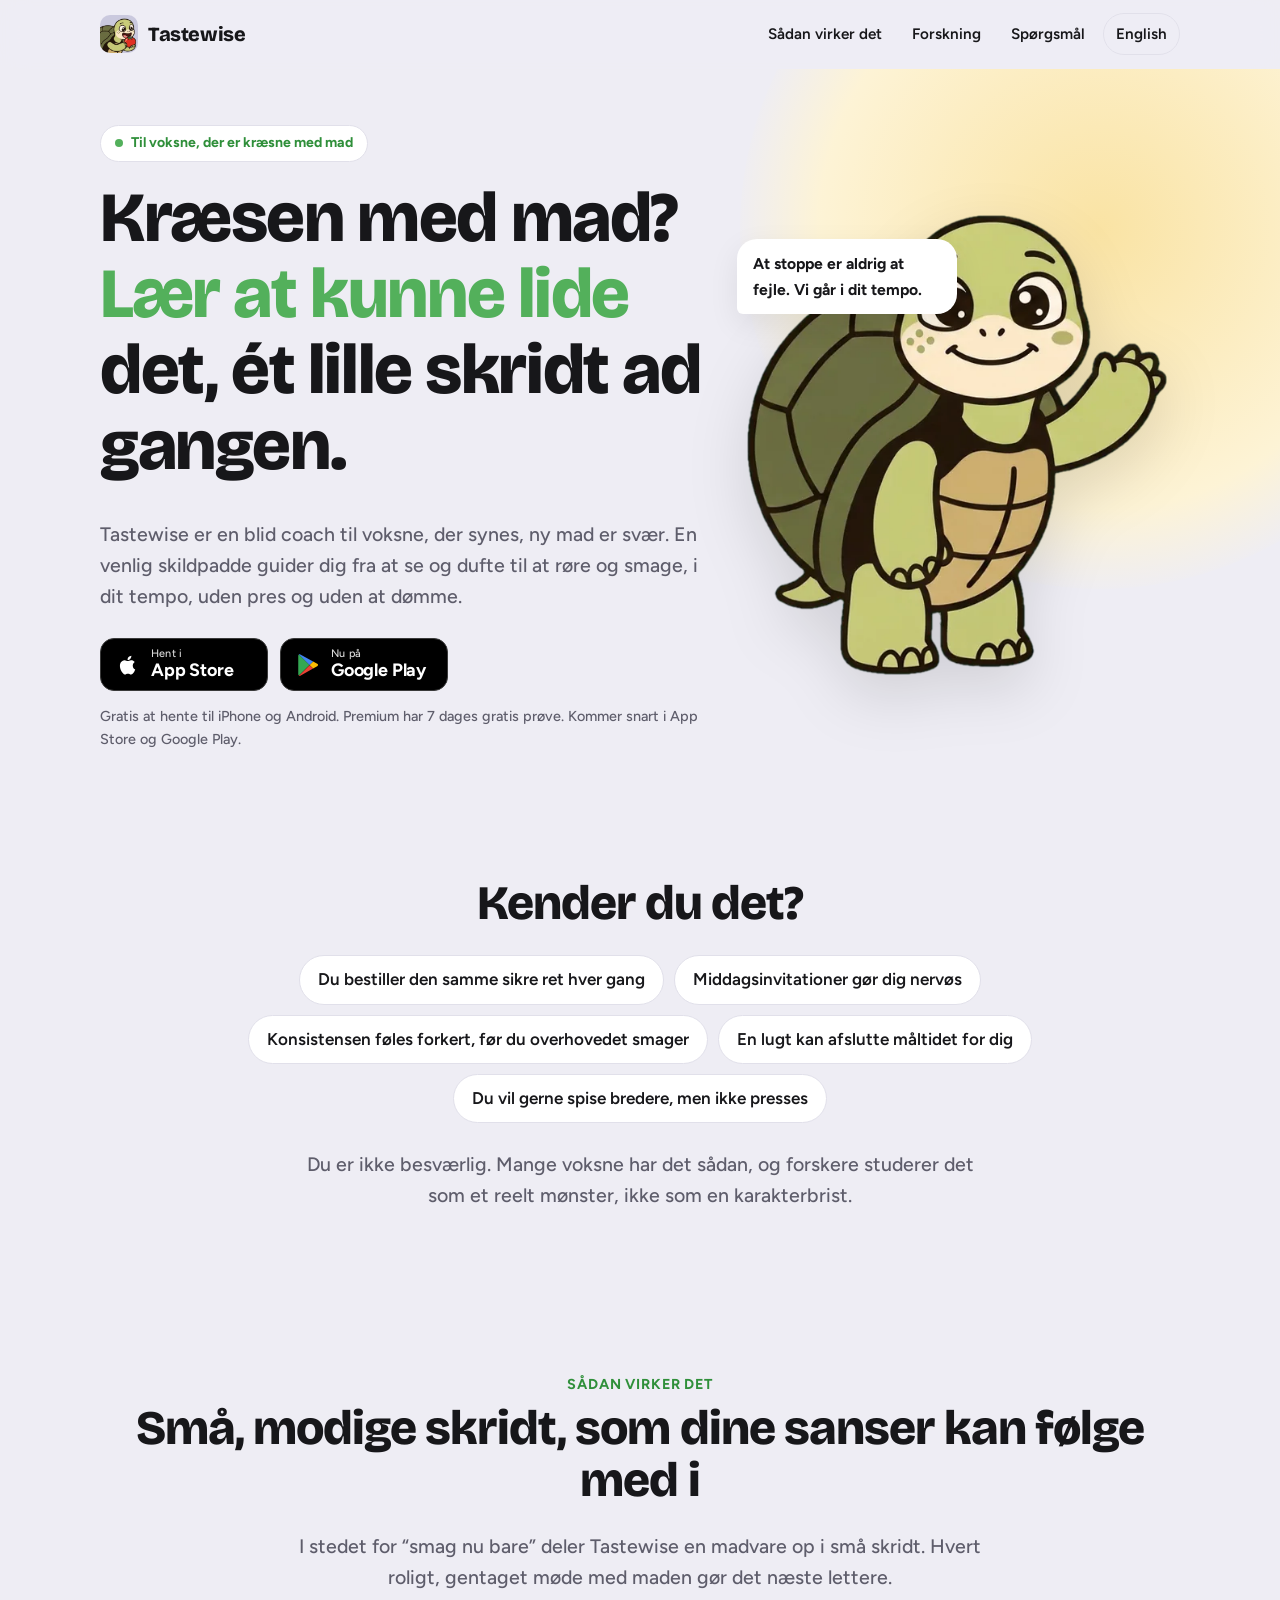
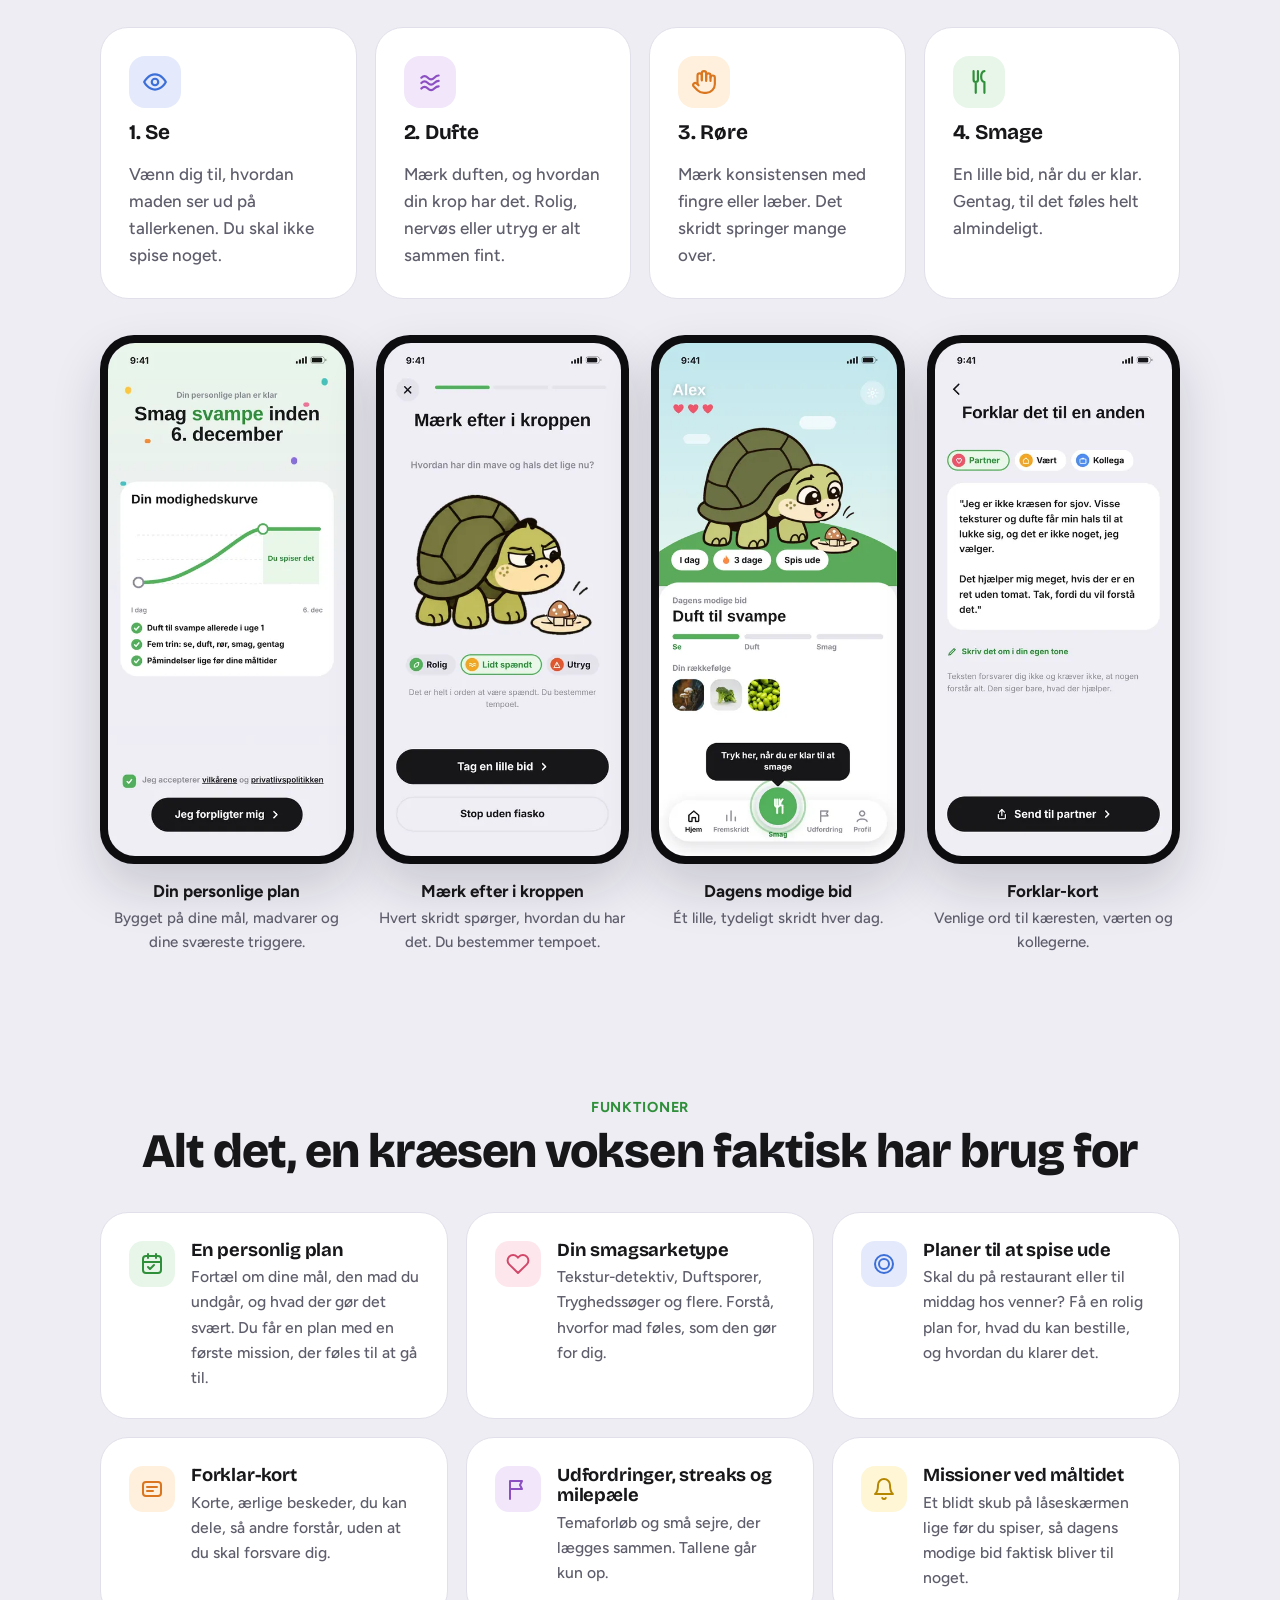
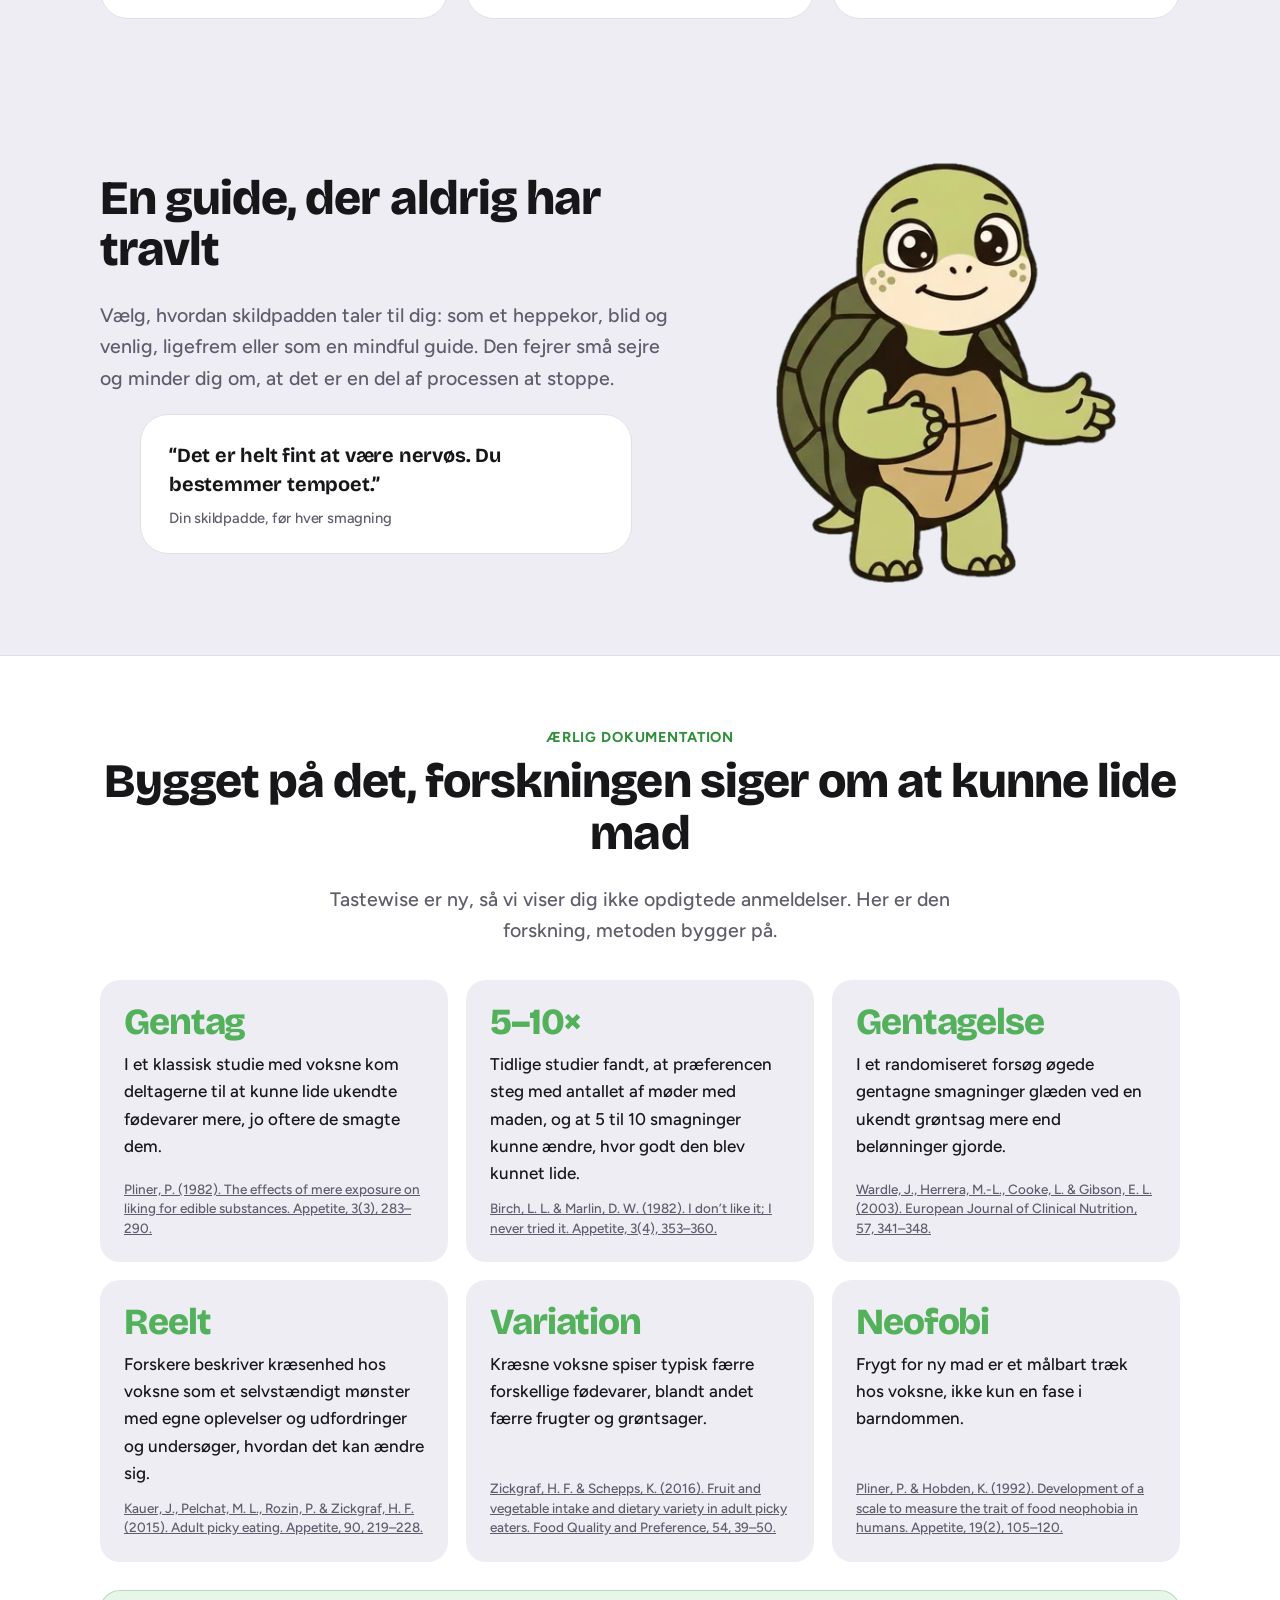
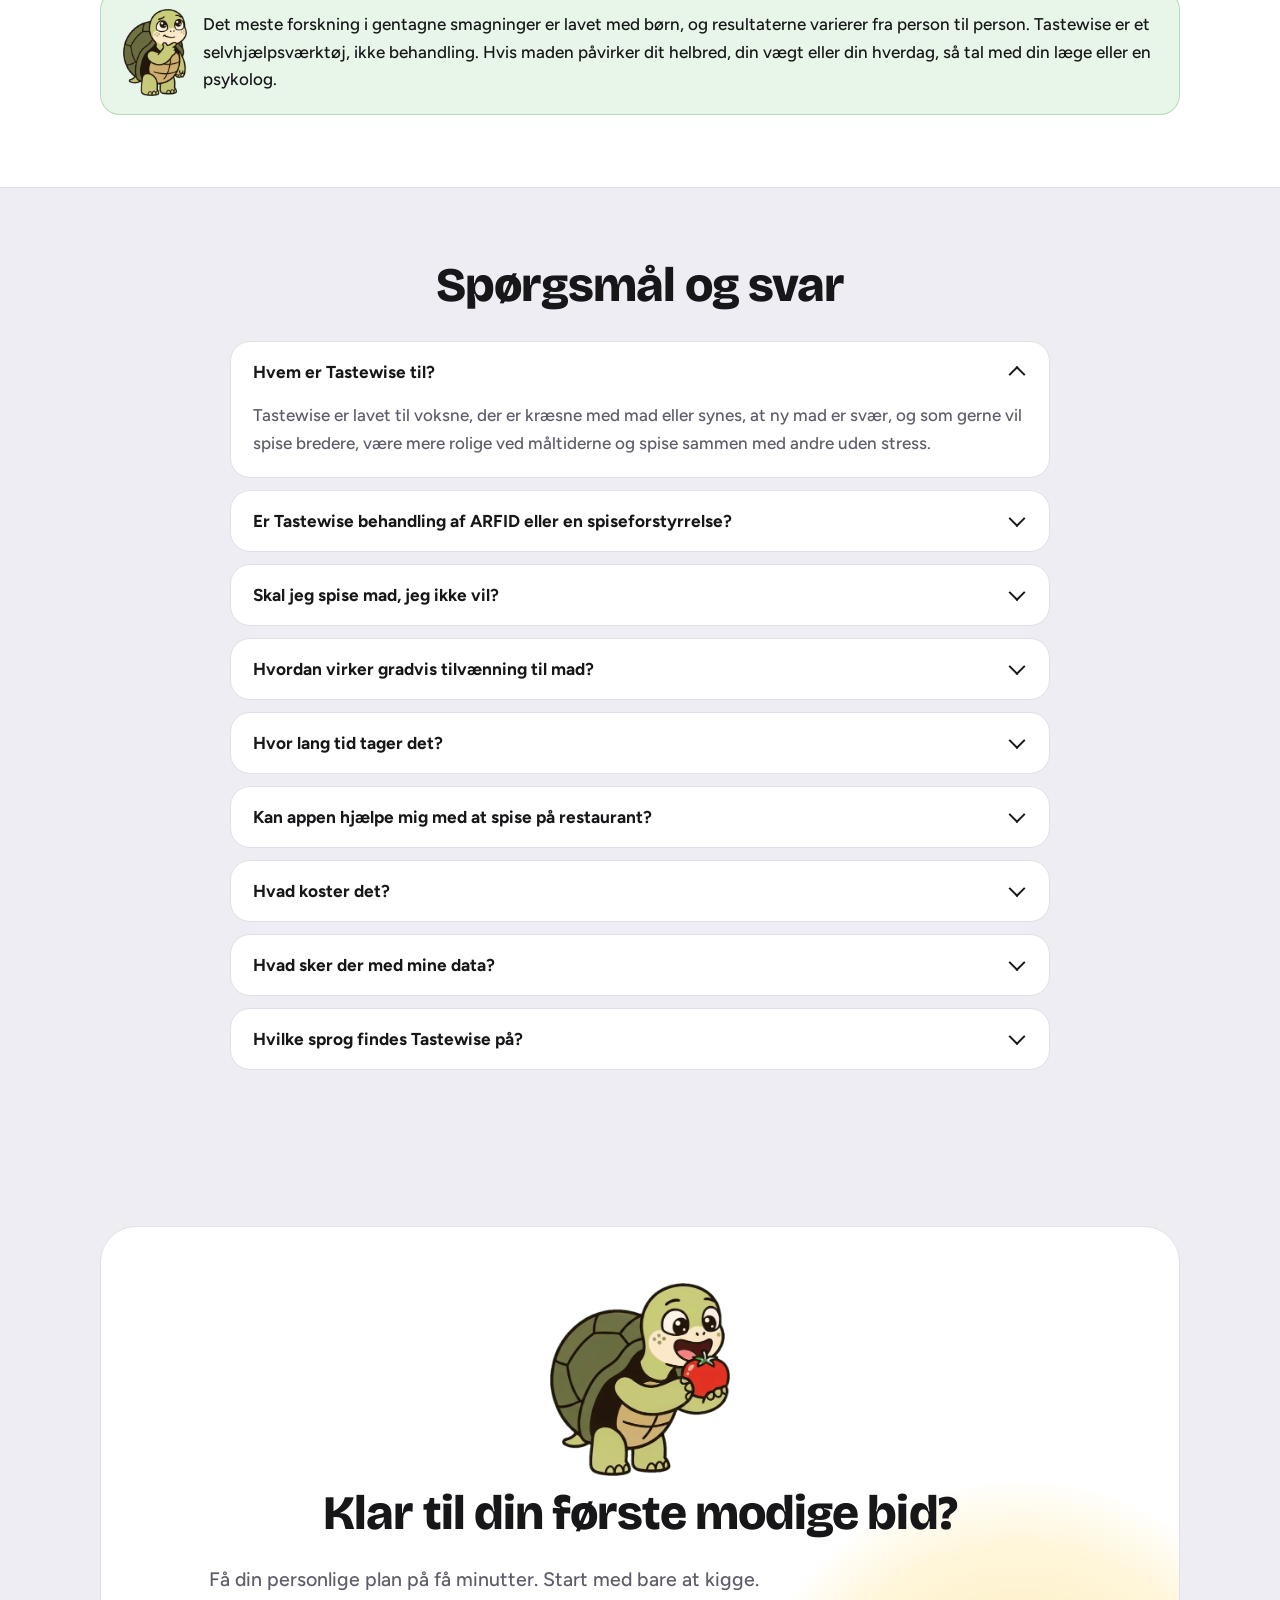
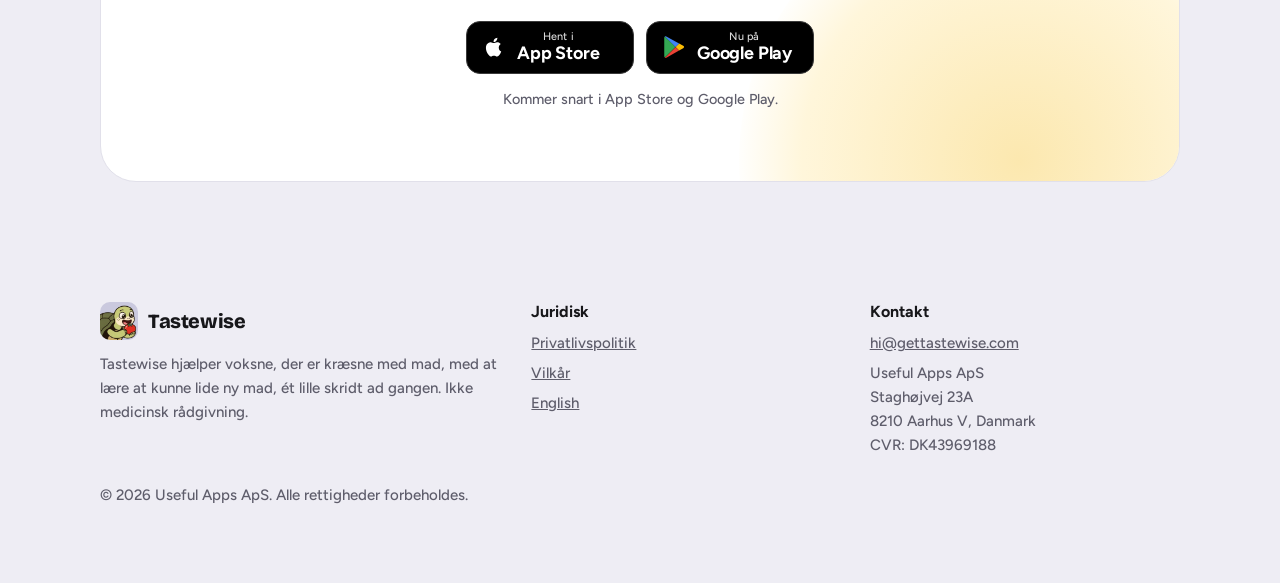
==== da/index.html @ 96721f24 "Tastewise landing page, privacy policy and terms (EN + DA) Co-Authored-By: Claude Opus 5.5 <noreply@" ====
<!doctype html>
<html lang="da">
<head>
<meta charset="utf-8">
<meta name="viewport" content="width=device-width, initial-scale=1, viewport-fit=cover">
<title>Tastewise – Hjælp til kræsne voksne | Lær at kunne lide ny mad</title>
<meta name="description" content="Tastewise hjælper kræsne voksne med at lære at kunne lide ny mad med blide små skridt: se, dufte, røre, smage. En personlig plan, hjælp til at spise ude og en venlig skildpadde som guide.">
<link rel="canonical" href="https://gettastewise.com/da/">
<link rel="alternate" hreflang="da" href="https://gettastewise.com/da/">
<link rel="alternate" hreflang="en" href="https://gettastewise.com/">
<link rel="alternate" hreflang="x-default" href="https://gettastewise.com/">
<meta name="theme-color" content="#EEEDF4" media="(prefers-color-scheme: light)">
<meta name="theme-color" content="#15151B" media="(prefers-color-scheme: dark)">
<meta property="og:type" content="website">
<meta property="og:site_name" content="Tastewise">
<meta property="og:locale" content="da_DK">
<meta property="og:locale:alternate" content="en_US">
<meta property="og:title" content="Tastewise – Hjælp til kræsne voksne | Lær at kunne lide ny mad">
<meta property="og:description" content="Tastewise hjælper kræsne voksne med at lære at kunne lide ny mad med blide små skridt: se, dufte, røre, smage. En personlig plan, hjælp til at spise ude og en venlig skildpadde som guide.">
<meta property="og:url" content="https://gettastewise.com/da/">
<meta property="og:image" content="https://gettastewise.com/assets/img/og-da.jpg">
<meta property="og:image:width" content="1200">
<meta property="og:image:height" content="630">
<meta property="og:image:alt" content="Kræsen med mad? Lær at kunne lide mad, ét lille skridt ad gangen.">
<meta name="twitter:card" content="summary_large_image">
<meta name="twitter:title" content="Tastewise – Hjælp til kræsne voksne | Lær at kunne lide ny mad">
<meta name="twitter:description" content="Tastewise hjælper kræsne voksne med at lære at kunne lide ny mad med blide små skridt: se, dufte, røre, smage. En personlig plan, hjælp til at spise ude og en venlig skildpadde som guide.">
<meta name="twitter:image" content="https://gettastewise.com/assets/img/og-da.jpg">
<link rel="icon" href="/favicon.ico" sizes="32x32">
<link rel="icon" href="/favicon.png" type="image/png" sizes="48x48">
<link rel="apple-touch-icon" href="/apple-touch-icon.png">
<link rel="manifest" href="/site.webmanifest">
<link rel="preconnect" href="https://fonts.googleapis.com">
<link rel="preconnect" href="https://fonts.gstatic.com" crossorigin>
<link rel="stylesheet" href="https://fonts.googleapis.com/css2?family=Bricolage+Grotesque:opsz,wght@12..96,700;12..96,800&family=Figtree:wght@500;600;700&display=swap">
<link rel="stylesheet" href="/assets/site.css?v=1">
<script type="application/ld+json">{"@context":"https://schema.org","@type":"MobileApplication","name":"Tastewise","operatingSystem":"iOS, Android","applicationCategory":"HealthApplication","description":"Tastewise hjælper kræsne voksne med at lære at kunne lide ny mad med blide små skridt: se, dufte, røre, smage. En personlig plan, hjælp til at spise ude og en venlig skildpadde som guide.","url":"https://gettastewise.com/da/","inLanguage":"da","image":"https://gettastewise.com/assets/img/icon-512.png","offers":{"@type":"Offer","price":"0","priceCurrency":"DKK","description":"Gratis at hente. Premium-abonnement med 7 dages gratis prøve."},"publisher":{"@id":"https://gettastewise.com/#org"}}</script>
<script type="application/ld+json">{"@context":"https://schema.org","@type":"Organization","@id":"https://gettastewise.com/#org","name":"Useful Apps ApS","url":"https://gettastewise.com","logo":"https://gettastewise.com/assets/img/icon-512.png","email":"hi@gettastewise.com","vatID":"DK43969188","address":{"@type":"PostalAddress","streetAddress":"Staghøjvej 23A","postalCode":"8210","addressLocality":"Aarhus V","addressCountry":"DK"}}</script>
<script type="application/ld+json">{"@context":"https://schema.org","@type":"WebSite","name":"Tastewise","url":"https://gettastewise.com/da/","inLanguage":"da","publisher":{"@id":"https://gettastewise.com/#org"}}</script>
<script type="application/ld+json">{"@context":"https://schema.org","@type":"FAQPage","inLanguage":"da","mainEntity":[{"@type":"Question","name":"Hvem er Tastewise til?","acceptedAnswer":{"@type":"Answer","text":"Tastewise er lavet til voksne, der er kræsne med mad eller synes, at ny mad er svær, og som gerne vil spise bredere, være mere rolige ved måltiderne og spise sammen med andre uden stress."}},{"@type":"Question","name":"Er Tastewise behandling af ARFID eller en spiseforstyrrelse?","acceptedAnswer":{"@type":"Answer","text":"Nej. Tastewise er et selvhjælps- og vaneværktøj, ikke medicinsk behandling. Hvis du tror, du kan have ARFID eller en anden spiseforstyrrelse, hvis du taber dig, eller hvis maden påvirker dit helbred eller din hverdag, så tal med din læge, en psykolog eller en diætist. Mange bruger værktøjer som dette sammen med professionel hjælp."}},{"@type":"Question","name":"Skal jeg spise mad, jeg ikke vil?","acceptedAnswer":{"@type":"Answer","text":"Aldrig. Du vælger maden og tempoet. Hvert skridt starter med bare at se på den. Du kan stoppe når som helst, og at stoppe tæller aldrig som at fejle."}},{"@type":"Question","name":"Hvordan virker gradvis tilvænning til mad?","acceptedAnswer":{"@type":"Answer","text":"Du møder en madvare i små skridt: se, dufte, røre og så smage. Rolige, gentagne møder hjælper mange med at vænne sig til ny mad. Forskning i gentagne smagninger viser, at man ofte kommer til at kunne lide maden mere med tiden."}},{"@type":"Question","name":"Hvor lang tid tager det?","acceptedAnswer":{"@type":"Answer","text":"Det er forskelligt fra person til person. De fleste har brug for flere rolige møder med en madvare, før den føles almindelig. Din plan sætter et realistisk første mål og tilpasser sig undervejs."}},{"@type":"Question","name":"Kan appen hjælpe mig med at spise på restaurant?","acceptedAnswer":{"@type":"Answer","text":"Ja. Funktionen til at spise ude hjælper dig med at planlægge, hvad du kan bestille, før du tager af sted, og forklar-kortene hjælper dig med at fortælle kæreste, vært eller kolleger, hvad der hjælper, med dine egne ord."}},{"@type":"Question","name":"Hvad koster det?","acceptedAnswer":{"@type":"Answer","text":"Tastewise er gratis at hente. Premium låser hele planen og alle funktioner op med 7 dages gratis prøve og derefter 349 kr. om året eller 79 kr. om måneden. Du kan altid opsige i dine indstillinger i App Store eller Google Play."}},{"@type":"Question","name":"Hvad sker der med mine data?","acceptedAnswer":{"@type":"Answer","text":"Vi indsamler kun det, appen skal bruge for at virke og blive bedre. Ingen reklamer, intet salg af data og ingen sporing på tværs af andre virksomheders apps. Du kan slette din konto i appen. Læs mere i vores privatlivspolitik."}},{"@type":"Question","name":"Hvilke sprog findes Tastewise på?","acceptedAnswer":{"@type":"Answer","text":"Tastewise findes på 15 sprog, blandt andet dansk, engelsk, tysk, fransk, spansk, italiensk, portugisisk (Brasilien), hollandsk, svensk, norsk, finsk, polsk, tjekkisk, tyrkisk og indonesisk."}}]}</script>
</head>
<body>
<a class="skip" href="#main">Spring til indhold</a>
<header class="top"><div class="wrap">
<a class="brand" href="/da/"><img src="/assets/img/icon-256.webp" width="38" height="38" alt="">Tastewise</a>
<nav class="nav" aria-label="Hovedmenu">
<a class="hide-m" href="#how">Sådan virker det</a>
<a class="hide-m" href="#science">Forskning</a>
<a class="hide-m" href="#faq">Spørgsmål</a>
<a class="lang" href="/" hreflang="en" lang="en">English</a>
</nav></div></header>
<main id="main">
<section class="hero"><div class="wrap">
<div>
<span class="eyebrow"><i></i>Til voksne, der er kræsne med mad</span>
<h1>Kræsen med mad? <em>Lær at kunne lide</em> det, ét lille skridt ad gangen.</h1>
<p class="lead">Tastewise er en blid coach til voksne, der synes, ny mad er svær. En venlig skildpadde guider dig fra at se og dufte til at røre og smage, i dit tempo, uden pres og uden at dømme.</p>
<div class="badges">
<a class="badge" href="#" aria-label="Hent i App Store"><svg viewBox="0 0 24 24" fill="currentColor" aria-hidden="true"><path d="M16.37 12.6c-.02-2.2 1.8-3.27 1.88-3.32-1.03-1.5-2.62-1.7-3.18-1.73-1.35-.14-2.64.8-3.33.8-.69 0-1.74-.78-2.87-.76-1.47.02-2.83.86-3.59 2.18-1.53 2.66-.39 6.6 1.1 8.76.73 1.06 1.6 2.24 2.73 2.2 1.1-.05 1.51-.71 2.84-.71 1.32 0 1.7.71 2.86.69 1.18-.02 1.93-1.07 2.65-2.13.84-1.22 1.18-2.41 1.2-2.47-.03-.01-2.3-.88-2.3-3.5zM14.2 6.13c.6-.73 1.01-1.75.9-2.76-.87.04-1.92.58-2.54 1.31-.56.64-1.05 1.67-.92 2.66.97.08 1.96-.49 2.56-1.21z"/></svg><span><small>Hent i</small><b>App Store</b></span></a>
<a class="badge" href="#" aria-label="Nu på Google Play"><svg viewBox="0 0 24 24" aria-hidden="true"><path fill="#34A853" d="M3.6 2.3 13.4 12l-9.8 9.7c-.4-.2-.6-.6-.6-1.1V3.4c0-.5.2-.9.6-1.1z"/><path fill="#FBBC04" d="m16.7 15.3-3.3-3.3 3.3-3.3 3.8 2.2c1.1.6 1.1 1.6 0 2.2z"/><path fill="#4285F4" d="M16.7 8.7 13.4 12 3.6 2.3c.3-.2.8-.2 1.3.1z"/><path fill="#EA4335" d="M16.7 15.3 4.9 21.9c-.5.3-1 .3-1.3.1l9.8-9.7z"/></svg><span><small>Nu på</small><b>Google Play</b></span></a>
</div>
<p class="note">Gratis at hente til iPhone og Android. Premium har 7 dages gratis prøve. Kommer snart i App Store og Google Play.</p>
</div>
<div class="hero-art"><div class="bubble">At stoppe er aldrig at fejle. Vi går i dit tempo.</div>
<img src="/assets/img/turtle-wave.webp" width="520" height="569" alt="Tastewise-skildpadden vinker" fetchpriority="high"></div>
</div></section>

<section class="center" aria-labelledby="feel"><div class="wrap">
<h2 id="feel">Kender du det?</h2>
<div class="feel"><span>Du bestiller den samme sikre ret hver gang</span><span>Middagsinvitationer gør dig nervøs</span><span>Konsistensen føles forkert, før du overhovedet smager</span><span>En lugt kan afslutte måltidet for dig</span><span>Du vil gerne spise bredere, men ikke presses</span></div>
<p class="lead" style="margin-top:26px">Du er ikke besværlig. Mange voksne har det sådan, og forskere studerer det som et reelt mønster, ikke som en karakterbrist.</p>
</div></section>

<section id="how" aria-labelledby="how-t"><div class="wrap">
<div class="center"><div class="kicker">Sådan virker det</div><h2 id="how-t">Små, modige skridt, som dine sanser kan følge med i</h2><p class="lead">I stedet for “smag nu bare” deler Tastewise en madvare op i små skridt. Hvert roligt, gentaget møde med maden gør det næste lettere.</p></div>
<div class="grid g4 steps" style="margin-top:34px">
<div class="card step"><div class="ico c-look"><svg viewBox="0 0 24 24" fill="none" stroke="currentColor" stroke-width="2" stroke-linecap="round" stroke-linejoin="round" aria-hidden="true"><path d="M2 12s3.5-7 10-7 10 7 10 7-3.5 7-10 7S2 12 2 12z"/><circle cx="12" cy="12" r="3"/></svg></div><h3>1. Se</h3><p>Vænn dig til, hvordan maden ser ud på tallerkenen. Du skal ikke spise noget.</p></div>
<div class="card step"><div class="ico c-smell"><svg viewBox="0 0 24 24" fill="none" stroke="currentColor" stroke-width="2" stroke-linecap="round" stroke-linejoin="round" aria-hidden="true"><path d="M4 8c2-2 4-2 6 0s4 2 6 0 4-2 4-2"/><path d="M4 13c2-2 4-2 6 0s4 2 6 0 4-2 4-2"/><path d="M4 18c2-2 4-2 6 0s4 2 6 0 4-2 4-2"/></svg></div><h3>2. Dufte</h3><p>Mærk duften, og hvordan din krop har det. Rolig, nervøs eller utryg er alt sammen fint.</p></div>
<div class="card step"><div class="ico c-touch"><svg viewBox="0 0 24 24" fill="none" stroke="currentColor" stroke-width="2" stroke-linecap="round" stroke-linejoin="round" aria-hidden="true"><path d="M18 11V6a2 2 0 0 0-4 0v5"/><path d="M14 10V4a2 2 0 0 0-4 0v6"/><path d="M10 10.5V6a2 2 0 0 0-4 0v8"/><path d="M18 8a2 2 0 1 1 4 0v6a8 8 0 0 1-8 8h-2c-2.8 0-4.5-.9-6-2.4l-3.6-3.6a2 2 0 0 1 2.8-2.8L7 15"/></svg></div><h3>3. Røre</h3><p>Mærk konsistensen med fingre eller læber. Det skridt springer mange over.</p></div>
<div class="card step"><div class="ico c-taste"><svg viewBox="0 0 24 24" fill="none" stroke="currentColor" stroke-width="2" stroke-linecap="round" stroke-linejoin="round" aria-hidden="true"><path d="M7 2v8a2 2 0 0 0 2 2h0a2 2 0 0 0 2-2V2M9 12v10M17 2c-1.7 0-3 2-3 5s1.3 5 3 5v10"/></svg></div><h3>4. Smage</h3><p>En lille bid, når du er klar. Gentag, til det føles helt almindeligt.</p></div>
</div>
<div class="show">
<figure><div class="phone"><img src="/assets/img/screen-da-o_plan.webp" width="416" height="900" loading="lazy" alt="Din personlige plan"></div><figcaption>Din personlige plan<span>Bygget på dine mål, madvarer og dine sværeste triggere.</span></figcaption></figure>
<figure><div class="phone"><img src="/assets/img/screen-da-a_stepscr.webp" width="416" height="900" loading="lazy" alt="Mærk efter i kroppen"></div><figcaption>Mærk efter i kroppen<span>Hvert skridt spørger, hvordan du har det. Du bestemmer tempoet.</span></figcaption></figure>
<figure><div class="phone"><img src="/assets/img/screen-da-a_home.webp" width="416" height="900" loading="lazy" alt="Dagens modige bid"></div><figcaption>Dagens modige bid<span>Ét lille, tydeligt skridt hver dag.</span></figcaption></figure>
<figure><div class="phone"><img src="/assets/img/screen-da-a_explain.webp" width="416" height="900" loading="lazy" alt="Forklar-kort"></div><figcaption>Forklar-kort<span>Venlige ord til kæresten, værten og kollegerne.</span></figcaption></figure>
</div>
</div></section>

<section id="features" aria-labelledby="feat-t"><div class="wrap">
<div class="center"><div class="kicker">Funktioner</div><h2 id="feat-t">Alt det, en kræsen voksen faktisk har brug for</h2></div>
<div class="grid g3" style="margin-top:34px">
<div class="card feat"><div class="ico i1"><svg viewBox="0 0 24 24" fill="none" stroke="currentColor" stroke-width="2" stroke-linecap="round" stroke-linejoin="round" aria-hidden="true"><rect x="3" y="4" width="18" height="17" rx="3"/><path d="M8 2v4M16 2v4M3 10h18M8 15l2 2 4-4"/></svg></div><div><h3>En personlig plan</h3><p>Fortæl om dine mål, den mad du undgår, og hvad der gør det svært. Du får en plan med en første mission, der føles til at gå til.</p></div></div>
<div class="card feat"><div class="ico i4"><svg viewBox="0 0 24 24" fill="none" stroke="currentColor" stroke-width="2" stroke-linecap="round" stroke-linejoin="round" aria-hidden="true"><path d="M20.8 4.6a5.5 5.5 0 0 0-7.8 0L12 5.7l-1-1.1a5.5 5.5 0 0 0-7.8 7.8L12 21l8.8-8.6a5.5 5.5 0 0 0 0-7.8z"/></svg></div><div><h3>Din smagsarketype</h3><p>Tekstur-detektiv, Duftsporer, Tryghedssøger og flere. Forstå, hvorfor mad føles, som den gør for dig.</p></div></div>
<div class="card feat"><div class="ico i2"><svg viewBox="0 0 24 24" fill="none" stroke="currentColor" stroke-width="2" stroke-linecap="round" stroke-linejoin="round" aria-hidden="true"><circle cx="12" cy="12" r="9"/><circle cx="12" cy="12" r="5"/></svg></div><div><h3>Planer til at spise ude</h3><p>Skal du på restaurant eller til middag hos venner? Få en rolig plan for, hvad du kan bestille, og hvordan du klarer det.</p></div></div>
<div class="card feat"><div class="ico i3"><svg viewBox="0 0 24 24" fill="none" stroke="currentColor" stroke-width="2" stroke-linecap="round" stroke-linejoin="round" aria-hidden="true"><rect x="3" y="5" width="18" height="14" rx="3"/><path d="M7 10h10M7 14h6"/></svg></div><div><h3>Forklar-kort</h3><p>Korte, ærlige beskeder, du kan dele, så andre forstår, uden at du skal forsvare dig.</p></div></div>
<div class="card feat"><div class="ico i5"><svg viewBox="0 0 24 24" fill="none" stroke="currentColor" stroke-width="2" stroke-linecap="round" stroke-linejoin="round" aria-hidden="true"><path d="M4 22V4M4 4h12l-2 4 2 4H4"/></svg></div><div><h3>Udfordringer, streaks og milepæle</h3><p>Temaforløb og små sejre, der lægges sammen. Tallene går kun op.</p></div></div>
<div class="card feat"><div class="ico i6"><svg viewBox="0 0 24 24" fill="none" stroke="currentColor" stroke-width="2" stroke-linecap="round" stroke-linejoin="round" aria-hidden="true"><path d="M6 8a6 6 0 0 1 12 0c0 7 3 9 3 9H3s3-2 3-9"/><path d="M10.3 21a1.9 1.9 0 0 0 3.4 0"/></svg></div><div><h3>Missioner ved måltidet</h3><p>Et blidt skub på låseskærmen lige før du spiser, så dagens modige bid faktisk bliver til noget.</p></div></div>
</div>
</div></section>

<section aria-labelledby="turtle-t"><div class="wrap split rev">
<div><h2 id="turtle-t">En guide, der aldrig har travlt</h2><p class="lead">Vælg, hvordan skildpadden taler til dig: som et heppekor, blid og venlig, ligefrem eller som en mindful guide. Den fejrer små sejre og minder dig om, at det er en del af processen at stoppe.</p>
<blockquote class="quote">“Det er helt fint at være nervøs. Du bestemmer tempoet.”<small>Din skildpadde, før hver smagning</small></blockquote></div>
<div class="art"><img class="turtle" src="/assets/img/turtle-okay.webp" width="360" height="445" loading="lazy" alt="Skildpadden lægger en rolig hånd på hjertet"></div>
</div></section>

<section id="science" class="proof" aria-labelledby="sci-t"><div class="wrap">
<div class="center"><div class="kicker">Ærlig dokumentation</div><h2 id="sci-t">Bygget på det, forskningen siger om at kunne lide mad</h2><p class="lead">Tastewise er ny, så vi viser dig ikke opdigtede anmeldelser. Her er den forskning, metoden bygger på.</p></div>
<div class="grid g3" style="margin-top:34px">
<article class="fact"><b>Gentag</b><p>I et klassisk studie med voksne kom deltagerne til at kunne lide ukendte fødevarer mere, jo oftere de smagte dem.</p><cite><a href="https://doi.org/10.1016/S0195-6663(82)80026-3" rel="noopener" target="_blank">Pliner, P. (1982). The effects of mere exposure on liking for edible substances. Appetite, 3(3), 283–290.</a></cite></article>
<article class="fact"><b>5–10×</b><p>Tidlige studier fandt, at præferencen steg med antallet af møder med maden, og at 5 til 10 smagninger kunne ændre, hvor godt den blev kunnet lide.</p><cite><a href="https://doi.org/10.1016/S0195-6663(82)80053-6" rel="noopener" target="_blank">Birch, L. L. &amp; Marlin, D. W. (1982). I don’t like it; I never tried it. Appetite, 3(4), 353–360.</a></cite></article>
<article class="fact"><b>Gentagelse</b><p>I et randomiseret forsøg øgede gentagne smagninger glæden ved en ukendt grøntsag mere end belønninger gjorde.</p><cite><a href="https://doi.org/10.1038/sj.ejcn.1601541" rel="noopener" target="_blank">Wardle, J., Herrera, M.-L., Cooke, L. &amp; Gibson, E. L. (2003). European Journal of Clinical Nutrition, 57, 341–348.</a></cite></article>
<article class="fact"><b>Reelt</b><p>Forskere beskriver kræsenhed hos voksne som et selvstændigt mønster med egne oplevelser og udfordringer og undersøger, hvordan det kan ændre sig.</p><cite><a href="https://doi.org/10.1016/j.appet.2015.03.001" rel="noopener" target="_blank">Kauer, J., Pelchat, M. L., Rozin, P. &amp; Zickgraf, H. F. (2015). Adult picky eating. Appetite, 90, 219–228.</a></cite></article>
<article class="fact"><b>Variation</b><p>Kræsne voksne spiser typisk færre forskellige fødevarer, blandt andet færre frugter og grøntsager.</p><cite><a href="https://doi.org/10.1016/j.foodqual.2016.06.012" rel="noopener" target="_blank">Zickgraf, H. F. &amp; Schepps, K. (2016). Fruit and vegetable intake and dietary variety in adult picky eaters. Food Quality and Preference, 54, 39–50.</a></cite></article>
<article class="fact"><b>Neofobi</b><p>Frygt for ny mad er et målbart træk hos voksne, ikke kun en fase i barndommen.</p><cite><a href="https://doi.org/10.1016/0195-6663(92)90014-W" rel="noopener" target="_blank">Pliner, P. &amp; Hobden, K. (1992). Development of a scale to measure the trait of food neophobia in humans. Appetite, 19(2), 105–120.</a></cite></article>
</div>
<div class="honest"><img src="/assets/img/turtle-think.webp" width="360" height="488" loading="lazy" alt=""><p>Det meste forskning i gentagne smagninger er lavet med børn, og resultaterne varierer fra person til person. Tastewise er et selvhjælpsværktøj, ikke behandling. Hvis maden påvirker dit helbred, din vægt eller din hverdag, så tal med din læge eller en psykolog.</p></div>
</div></section>

<section id="faq" aria-labelledby="faq-t"><div class="wrap">
<div class="center"><h2 id="faq-t">Spørgsmål og svar</h2></div>
<div class="faq">
<details open><summary>Hvem er Tastewise til?</summary><p>Tastewise er lavet til voksne, der er kræsne med mad eller synes, at ny mad er svær, og som gerne vil spise bredere, være mere rolige ved måltiderne og spise sammen med andre uden stress.</p></details>
<details><summary>Er Tastewise behandling af ARFID eller en spiseforstyrrelse?</summary><p>Nej. Tastewise er et selvhjælps- og vaneværktøj, ikke medicinsk behandling. Hvis du tror, du kan have ARFID eller en anden spiseforstyrrelse, hvis du taber dig, eller hvis maden påvirker dit helbred eller din hverdag, så tal med din læge, en psykolog eller en diætist. Mange bruger værktøjer som dette sammen med professionel hjælp.</p></details>
<details><summary>Skal jeg spise mad, jeg ikke vil?</summary><p>Aldrig. Du vælger maden og tempoet. Hvert skridt starter med bare at se på den. Du kan stoppe når som helst, og at stoppe tæller aldrig som at fejle.</p></details>
<details><summary>Hvordan virker gradvis tilvænning til mad?</summary><p>Du møder en madvare i små skridt: se, dufte, røre og så smage. Rolige, gentagne møder hjælper mange med at vænne sig til ny mad. Forskning i gentagne smagninger viser, at man ofte kommer til at kunne lide maden mere med tiden.</p></details>
<details><summary>Hvor lang tid tager det?</summary><p>Det er forskelligt fra person til person. De fleste har brug for flere rolige møder med en madvare, før den føles almindelig. Din plan sætter et realistisk første mål og tilpasser sig undervejs.</p></details>
<details><summary>Kan appen hjælpe mig med at spise på restaurant?</summary><p>Ja. Funktionen til at spise ude hjælper dig med at planlægge, hvad du kan bestille, før du tager af sted, og forklar-kortene hjælper dig med at fortælle kæreste, vært eller kolleger, hvad der hjælper, med dine egne ord.</p></details>
<details><summary>Hvad koster det?</summary><p>Tastewise er gratis at hente. Premium låser hele planen og alle funktioner op med 7 dages gratis prøve og derefter 349 kr. om året eller 79 kr. om måneden. Du kan altid opsige i dine indstillinger i App Store eller Google Play.</p></details>
<details><summary>Hvad sker der med mine data?</summary><p>Vi indsamler kun det, appen skal bruge for at virke og blive bedre. Ingen reklamer, intet salg af data og ingen sporing på tværs af andre virksomheders apps. Du kan slette din konto i appen. Læs mere i vores privatlivspolitik.</p></details>
<details><summary>Hvilke sprog findes Tastewise på?</summary><p>Tastewise findes på 15 sprog, blandt andet dansk, engelsk, tysk, fransk, spansk, italiensk, portugisisk (Brasilien), hollandsk, svensk, norsk, finsk, polsk, tjekkisk, tyrkisk og indonesisk.</p></details>
</div>
</div></section>

<section id="download" aria-labelledby="dl-t"><div class="wrap"><div class="final">
<img src="/assets/img/turtle-eat_tomato.webp" width="420" height="451" loading="lazy" alt="Skildpadden tager en bid af en tomat">
<h2 id="dl-t">Klar til din første modige bid?</h2><p class="lead">Få din personlige plan på få minutter. Start med bare at kigge.</p>
<div class="badges">
<a class="badge" href="#" aria-label="Hent i App Store"><svg viewBox="0 0 24 24" fill="currentColor" aria-hidden="true"><path d="M16.37 12.6c-.02-2.2 1.8-3.27 1.88-3.32-1.03-1.5-2.62-1.7-3.18-1.73-1.35-.14-2.64.8-3.33.8-.69 0-1.74-.78-2.87-.76-1.47.02-2.83.86-3.59 2.18-1.53 2.66-.39 6.6 1.1 8.76.73 1.06 1.6 2.24 2.73 2.2 1.1-.05 1.51-.71 2.84-.71 1.32 0 1.7.71 2.86.69 1.18-.02 1.93-1.07 2.65-2.13.84-1.22 1.18-2.41 1.2-2.47-.03-.01-2.3-.88-2.3-3.5zM14.2 6.13c.6-.73 1.01-1.75.9-2.76-.87.04-1.92.58-2.54 1.31-.56.64-1.05 1.67-.92 2.66.97.08 1.96-.49 2.56-1.21z"/></svg><span><small>Hent i</small><b>App Store</b></span></a>
<a class="badge" href="#" aria-label="Nu på Google Play"><svg viewBox="0 0 24 24" aria-hidden="true"><path fill="#34A853" d="M3.6 2.3 13.4 12l-9.8 9.7c-.4-.2-.6-.6-.6-1.1V3.4c0-.5.2-.9.6-1.1z"/><path fill="#FBBC04" d="m16.7 15.3-3.3-3.3 3.3-3.3 3.8 2.2c1.1.6 1.1 1.6 0 2.2z"/><path fill="#4285F4" d="M16.7 8.7 13.4 12 3.6 2.3c.3-.2.8-.2 1.3.1z"/><path fill="#EA4335" d="M16.7 15.3 4.9 21.9c-.5.3-1 .3-1.3.1l9.8-9.7z"/></svg><span><small>Nu på</small><b>Google Play</b></span></a>
</div>
<p class="note">Kommer snart i App Store og Google Play.</p>
</div></div></section>
</main>
<footer><div class="wrap">
<div><a class="brand" href="/da/"><img src="/assets/img/icon-256.webp" width="38" height="38" alt="" loading="lazy">Tastewise</a>
<p style="margin-top:12px">Tastewise hjælper voksne, der er kræsne med mad, med at lære at kunne lide ny mad, ét lille skridt ad gangen. Ikke medicinsk rådgivning.</p></div>
<div><h4>Juridisk</h4><ul>
<li><a href="/da/privacy/">Privatlivspolitik</a></li>
<li><a href="/da/terms/">Vilkår</a></li>
<li><a href="/" hreflang="en">English</a></li></ul></div>
<div><h4>Kontakt</h4><ul>
<li><a href="mailto:hi@gettastewise.com">hi@gettastewise.com</a></li>
<li>Useful Apps ApS<br>Staghøjvej 23A<br>8210 Aarhus V, Danmark<br>CVR: DK43969188</li></ul></div>
</div><div class="wrap"><p style="margin-top:20px">© 2026 Useful Apps ApS. Alle rettigheder forbeholdes.</p></div></footer>
</body></html>
---- assets/site.css ----
:root{
  --page:#E7E6EF;--bg:#EEEDF4;--card:#FFFFFF;--ink:#17171A;--mute:#5E5D6B;--soft:#8D8C99;--line:#E1E0EA;
  --green:#53B05B;--greenInk:#2F8F3A;--selBg:#E8F6E9;--cta:#17171A;--ctaText:#FFFFFF;--chip:#E4E3EC;
  --sun1:#FFF4D2;--sun2:#FBE29B;--peri1:#D6DAF8;--sky1:#BFE6EE;--gold:#FFC94D;--orange:#F28C38;--blue:#5B8DEF;
  --r-card:28px;--r-sm:20px;--r-chip:12px;
  --display:"Bricolage Grotesque",ui-sans-serif,system-ui,-apple-system,"Segoe UI",sans-serif;
  --body:"Figtree",ui-sans-serif,system-ui,-apple-system,"Segoe UI",sans-serif;
  color-scheme:light;
}
@media (prefers-color-scheme:dark){:root:not([data-theme="light"]){
  --page:#0B0B0F;--bg:#15151B;--card:#22222B;--ink:#F4F4F8;--mute:#A8A7B5;--soft:#9B9AA8;--line:#33333F;
  --green:#5BC364;--greenInk:#7DDB86;--selBg:rgba(83,176,91,.18);--cta:#F4F4F8;--ctaText:#15151B;--chip:#2C2C37;
  --sun1:#2B2614;--sun2:#3F3519;--peri1:#262A52;--sky1:#1E3550;color-scheme:dark;}}
:root[data-theme="dark"]{
  --page:#0B0B0F;--bg:#15151B;--card:#22222B;--ink:#F4F4F8;--mute:#A8A7B5;--soft:#9B9AA8;--line:#33333F;
  --green:#5BC364;--greenInk:#7DDB86;--selBg:rgba(83,176,91,.18);--cta:#F4F4F8;--ctaText:#15151B;--chip:#2C2C37;
  --sun1:#2B2614;--sun2:#3F3519;--peri1:#262A52;--sky1:#1E3550;color-scheme:dark;}
*{box-sizing:border-box}
html{-webkit-text-size-adjust:100%;scroll-behavior:smooth}
@media (prefers-reduced-motion:reduce){html{scroll-behavior:auto}*{animation:none!important;transition:none!important}}
body{margin:0;background:var(--bg);color:var(--ink);font:500 17px/1.6 var(--body);-webkit-font-smoothing:antialiased;overflow-x:hidden}
img{max-width:100%;height:auto;display:block}
a{color:var(--greenInk)}
h1,h2,h3{font-family:var(--display);line-height:1.08;letter-spacing:-.02em;margin:0 0 .5em}
h1{font-size:clamp(2.4rem,6vw,4.4rem);font-weight:800}
h2{font-size:clamp(1.9rem,4.2vw,3rem);font-weight:800}
h3{font-size:1.3rem;font-weight:700;letter-spacing:-.01em}
p{margin:0 0 1em}
.wrap{max-width:1120px;margin:0 auto;padding:0 20px}
.skip{position:absolute;left:-999px}.skip:focus{left:16px;top:16px;z-index:9;background:var(--card);padding:8px 12px;border-radius:8px}

/* header */
.top{position:sticky;top:0;z-index:5;background:color-mix(in srgb,var(--bg) 82%,transparent);backdrop-filter:saturate(1.4) blur(14px);-webkit-backdrop-filter:saturate(1.4) blur(14px);border-bottom:1px solid transparent}
.top .wrap{display:flex;align-items:center;justify-content:space-between;height:68px;gap:12px}
.brand{display:flex;align-items:center;gap:10px;text-decoration:none;color:var(--ink);font:800 1.25rem var(--display);letter-spacing:-.02em}
.brand img{width:38px;height:38px;border-radius:10px}
.nav{display:flex;align-items:center;gap:6px}
.nav a{color:var(--ink);text-decoration:none;font-weight:600;font-size:.95rem;padding:8px 12px;border-radius:999px}
.nav a:hover{background:var(--chip)}
.nav .lang{border:1px solid var(--line)}
@media (max-width:720px){.nav .hide-m{display:none}}

/* buttons */
.btn{display:inline-flex;align-items:center;gap:10px;background:var(--cta);color:var(--ctaText);text-decoration:none;font:700 1.02rem var(--body);padding:16px 26px;border-radius:999px;transition:transform .15s ease}
.btn:hover{transform:translateY(-1px)}
.btn svg{width:18px;height:18px}
.badges{display:flex;flex-wrap:wrap;gap:12px;margin:26px 0 14px}
.badge{display:inline-flex;align-items:center;gap:10px;background:#000;color:#fff;text-decoration:none;border-radius:14px;padding:9px 18px 9px 14px;min-width:168px;border:1px solid #3a3a3a;transition:transform .15s ease}
.badge:hover{transform:translateY(-1px)}
.badge svg{width:26px;height:26px;flex:none}
.badge small{display:block;font:500 .68rem/1.1 var(--body);opacity:.85;letter-spacing:.02em}
.badge b{display:block;font:700 1.12rem/1.15 var(--body);letter-spacing:-.01em}
.note{font-size:.9rem;color:var(--mute)}

/* hero */
.hero{position:relative;overflow:hidden;padding:56px 0 40px}
.hero::before{content:"";position:absolute;right:-180px;top:-200px;width:720px;height:720px;border-radius:50%;background:radial-gradient(circle,var(--sun2) 0%,var(--sun1) 55%,transparent 72%);opacity:.9;z-index:0}
.hero .wrap{position:relative;z-index:1;display:grid;grid-template-columns:1.15fr .85fr;align-items:center;gap:32px}
.eyebrow{display:inline-flex;align-items:center;gap:8px;background:var(--card);border:1px solid var(--line);padding:6px 14px;border-radius:999px;font-weight:700;font-size:.88rem;color:var(--greenInk);margin-bottom:18px}
.eyebrow i{width:8px;height:8px;border-radius:50%;background:var(--green)}
.lead{font-size:1.22rem;color:var(--mute);max-width:36em}
.hero h1 em{font-style:normal;color:var(--green)}
.hero-art{position:relative;justify-self:center}
.hero-art img{width:min(420px,80vw);filter:drop-shadow(0 22px 30px rgba(0,0,0,.12));animation:bob 5s ease-in-out infinite}
@keyframes bob{50%{transform:translateY(-8px)}}
.bubble{position:absolute;z-index:2;left:-10px;top:24px;background:var(--card);border-radius:20px 20px 20px 6px;padding:12px 16px;font-weight:700;box-shadow:0 10px 30px rgba(0,0,0,.08);max-width:220px;font-size:.98rem}
@media (max-width:860px){.hero{padding-top:28px}.hero .wrap{grid-template-columns:1fr}.hero-art img{width:min(250px,62vw)}.bubble{left:-44px;top:30px;max-width:160px;font-size:.9rem}}

/* sections */
section{padding:72px 0}
.center{text-align:center}
.center .lead{margin:0 auto 1em}
.kicker{font:700 .9rem var(--body);color:var(--greenInk);letter-spacing:.06em;text-transform:uppercase;margin-bottom:10px}
.card{background:var(--card);border-radius:var(--r-card);padding:28px;border:1px solid var(--line)}
.grid{display:grid;gap:18px}
.g2{grid-template-columns:repeat(2,1fr)}.g3{grid-template-columns:repeat(3,1fr)}.g4{grid-template-columns:repeat(4,1fr)}
@media (max-width:900px){.g3,.g4{grid-template-columns:repeat(2,1fr)}}
@media (max-width:600px){.g2,.g3{grid-template-columns:1fr}.g4{grid-template-columns:1fr 1fr;gap:12px}.g4 .card{padding:18px}.g4 h3{font-size:1.1rem}.g4 p{font-size:.92rem}section{padding:52px 0}}

/* recognise */
.feel{display:flex;flex-wrap:wrap;gap:10px;justify-content:center;margin:26px auto 0;max-width:860px}
.feel span{background:var(--card);border:1px solid var(--line);border-radius:999px;padding:10px 18px;font-weight:600}

/* steps */
.steps{counter-reset:s}
.step{position:relative;display:flex;flex-direction:column;gap:6px}
.step .ico{width:52px;height:52px;border-radius:16px;display:grid;place-items:center;margin-bottom:8px}
.step .ico svg{width:26px;height:26px}
.c-look{background:#E4EAFB;color:#3D6FD8}.c-smell{background:#F1E6FA;color:#8B4FC2}.c-touch{background:#FFF0DD;color:#D9761F}.c-taste{background:#E8F6E9;color:#2F8F3A}
:root[data-theme="dark"] .step .ico{filter:saturate(1.1) brightness(.9)}
.step p{color:var(--mute);margin:0}

/* showcase */
.show{display:grid;grid-template-columns:repeat(4,1fr);gap:22px;margin-top:36px}
.phone{background:#0d0d10;border-radius:34px;padding:8px;box-shadow:0 24px 50px rgba(20,20,40,.16)}
.phone img{border-radius:27px;aspect-ratio:416/900;width:100%}
figure{margin:0}
figcaption{font-weight:700;margin-top:14px;text-align:center}
figcaption span{display:block;font-weight:500;color:var(--mute);font-size:.94rem}
@media (max-width:900px){.show{grid-template-columns:repeat(2,1fr)}}
@media (max-width:480px){.show{gap:14px}.phone{border-radius:26px;padding:6px}.phone img{border-radius:21px}}

/* features */
.feat{display:flex;gap:16px;align-items:flex-start}
.feat .ico{flex:none;width:46px;height:46px;border-radius:14px;display:grid;place-items:center}
.feat .ico svg{width:24px;height:24px}
.feat h3{margin-bottom:4px;font-size:1.15rem}
.feat p{margin:0;color:var(--mute);font-size:.98rem}
.i1{background:#E8F6E9;color:#2F8F3A}.i2{background:#E4EAFB;color:#3D6FD8}.i3{background:#FFF0DD;color:#D9761F}.i4{background:#FDE7EC;color:#D2486A}.i5{background:#F1E6FA;color:#8B4FC2}.i6{background:#FFF6D6;color:#B58600}

/* split */
.split{display:grid;grid-template-columns:.9fr 1.1fr;gap:40px;align-items:center}
.split.rev{grid-template-columns:1.1fr .9fr}
.split img.turtle{width:min(340px,70vw);margin:0 auto}
@media (max-width:860px){.split,.split.rev{grid-template-columns:1fr}.split.rev .art{order:-1}}
.quote{font:700 1.25rem/1.45 var(--display);letter-spacing:-.01em;background:var(--card);border-radius:var(--r-card);padding:26px 28px;border:1px solid var(--line);position:relative}
.quote small{display:block;font:500 .92rem var(--body);color:var(--mute);margin-top:10px}

/* proof */
.proof{background:var(--card);border-top:1px solid var(--line);border-bottom:1px solid var(--line)}
.fact{background:var(--bg);border-radius:var(--r-sm);padding:24px;display:flex;flex-direction:column}
.fact b{font:800 2.3rem/1 var(--display);color:var(--green);letter-spacing:-.03em;margin-bottom:10px}
.fact p{margin:0 0 12px}
.fact cite{margin-top:auto;font-style:normal;font-size:.84rem;color:var(--mute);line-height:1.45}
.fact cite a{color:var(--mute)}
.honest{margin-top:28px;display:flex;gap:16px;align-items:center;background:var(--selBg);border-radius:var(--r-sm);padding:18px 22px;border:1px solid color-mix(in srgb,var(--green) 35%,transparent)}
.honest img{width:64px;flex:none}
.honest p{margin:0}

/* faq */
.faq{max-width:820px;margin:30px auto 0}
.faq details{background:var(--card);border:1px solid var(--line);border-radius:var(--r-sm);margin-bottom:12px;padding:0 22px}
.faq summary{cursor:pointer;list-style:none;font:700 1.08rem var(--body);padding:20px 30px 20px 0;position:relative}
.faq summary::-webkit-details-marker{display:none}
.faq summary::after{content:"";position:absolute;right:4px;top:50%;width:10px;height:10px;border-right:2.5px solid var(--ink);border-bottom:2.5px solid var(--ink);transform:translateY(-70%) rotate(45deg);transition:transform .2s}
.faq details[open] summary::after{transform:translateY(-30%) rotate(-135deg)}
.faq details p{color:var(--mute);margin:0 0 20px}

/* cta */
.final{position:relative;overflow:hidden;background:var(--card);border-radius:36px;padding:56px 32px;text-align:center;border:1px solid var(--line)}
.final::before{content:"";position:absolute;inset:auto -120px -260px auto;width:560px;height:560px;border-radius:50%;background:radial-gradient(circle,var(--sun2),var(--sun1) 55%,transparent 72%);opacity:.8}
.final>*{position:relative}
.final img{width:180px;margin:0 auto 12px}
.final .badges{justify-content:center}

/* footer */
footer{padding:48px 0 60px;color:var(--mute);font-size:.94rem}
footer .wrap{display:grid;grid-template-columns:1.3fr 1fr 1fr;gap:28px}
footer a{color:var(--mute)}
footer h4{font:700 1rem var(--body);color:var(--ink);margin:0 0 10px}
footer ul{list-style:none;margin:0;padding:0}footer li{margin:0 0 6px}
@media (max-width:720px){footer .wrap{grid-template-columns:1fr}}

/* legal */
.legal{max-width:780px;margin:0 auto;padding:40px 20px 80px}
.legal h1{font-size:clamp(2rem,5vw,3rem)}
.legal h2{font-size:1.45rem;margin-top:2em}
.legal h3{font-size:1.1rem;margin-top:1.4em}
.legal p,.legal li{color:var(--ink)}
.legal .meta{color:var(--mute)}
.legal table{width:100%;border-collapse:collapse;margin:1em 0 1.5em;font-size:.95rem;background:var(--card);border-radius:14px;overflow:hidden}
.legal th,.legal td{text-align:left;padding:10px 12px;border-bottom:1px solid var(--line);vertical-align:top}
.legal th{font-weight:700}
.legal .tbl{overflow-x:auto}
.legal .box{background:var(--card);border:1px solid var(--line);border-radius:var(--r-sm);padding:18px 22px;margin:1.2em 0}
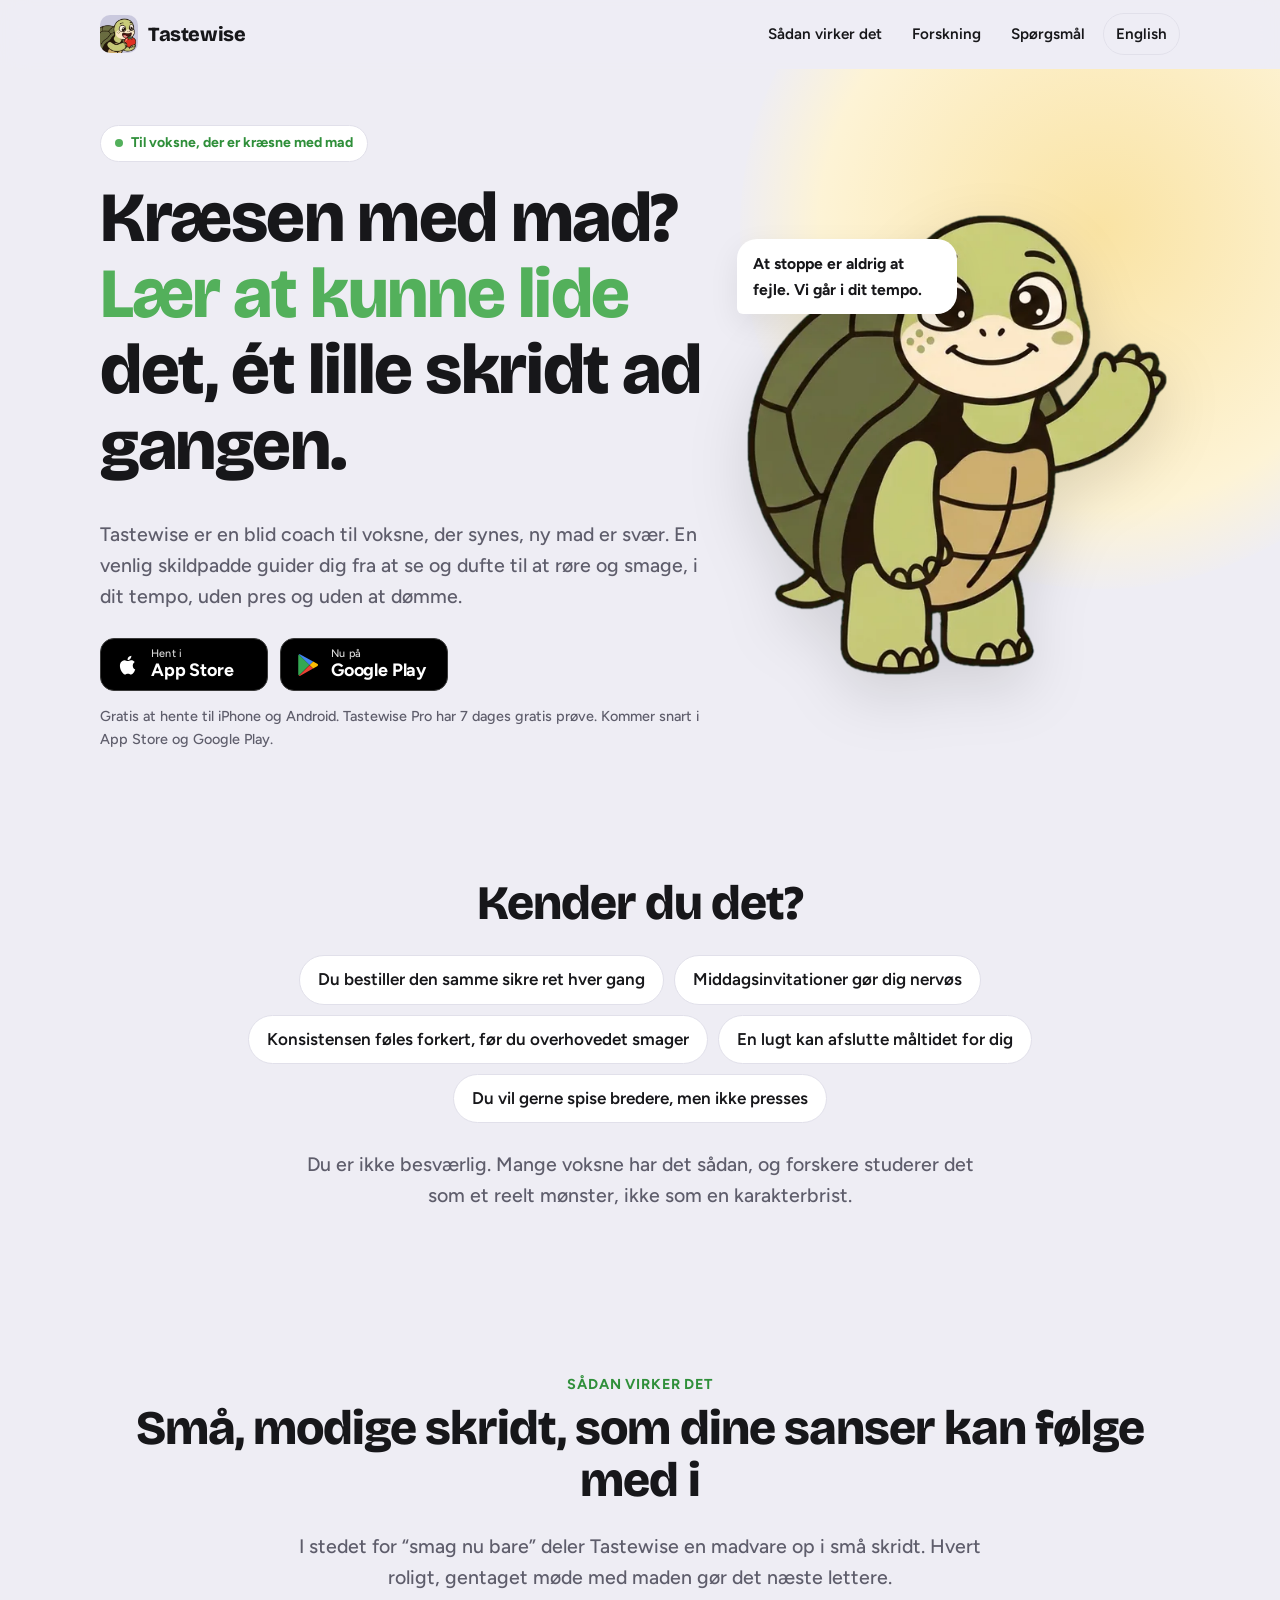
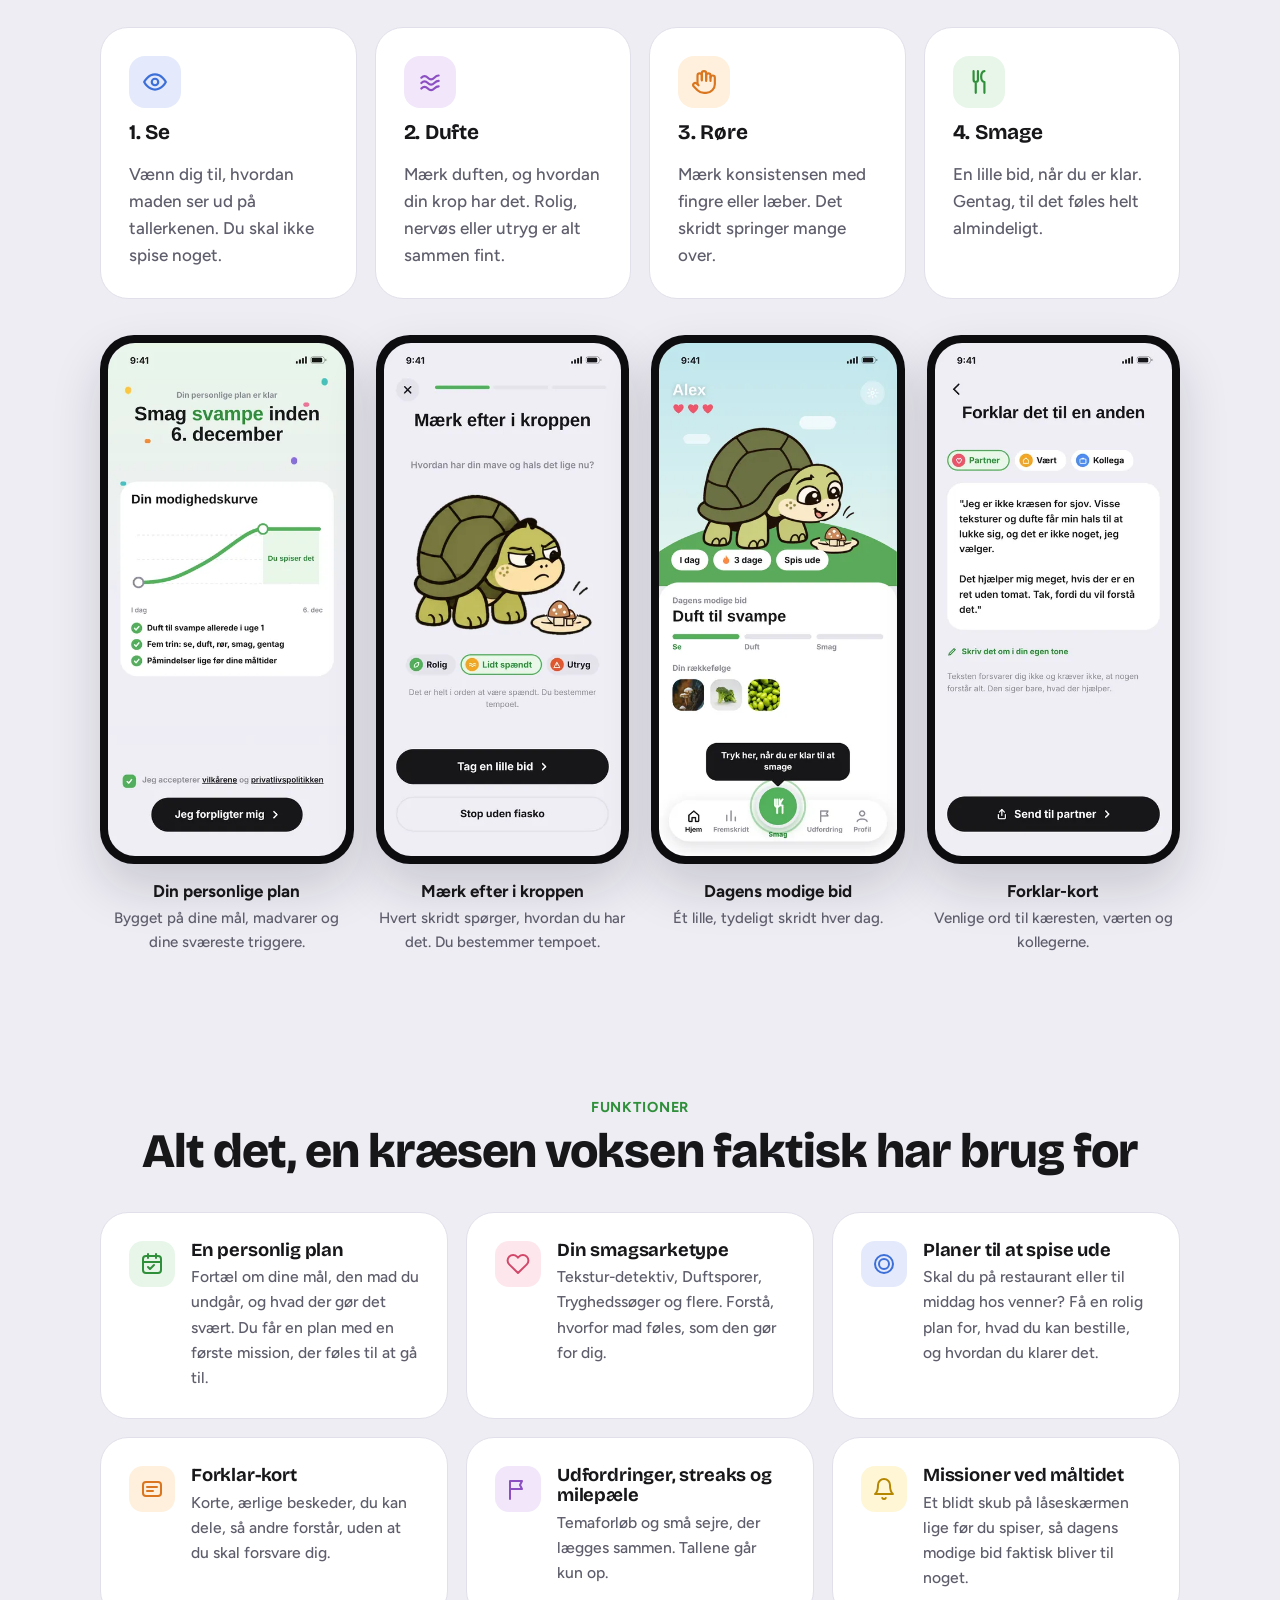
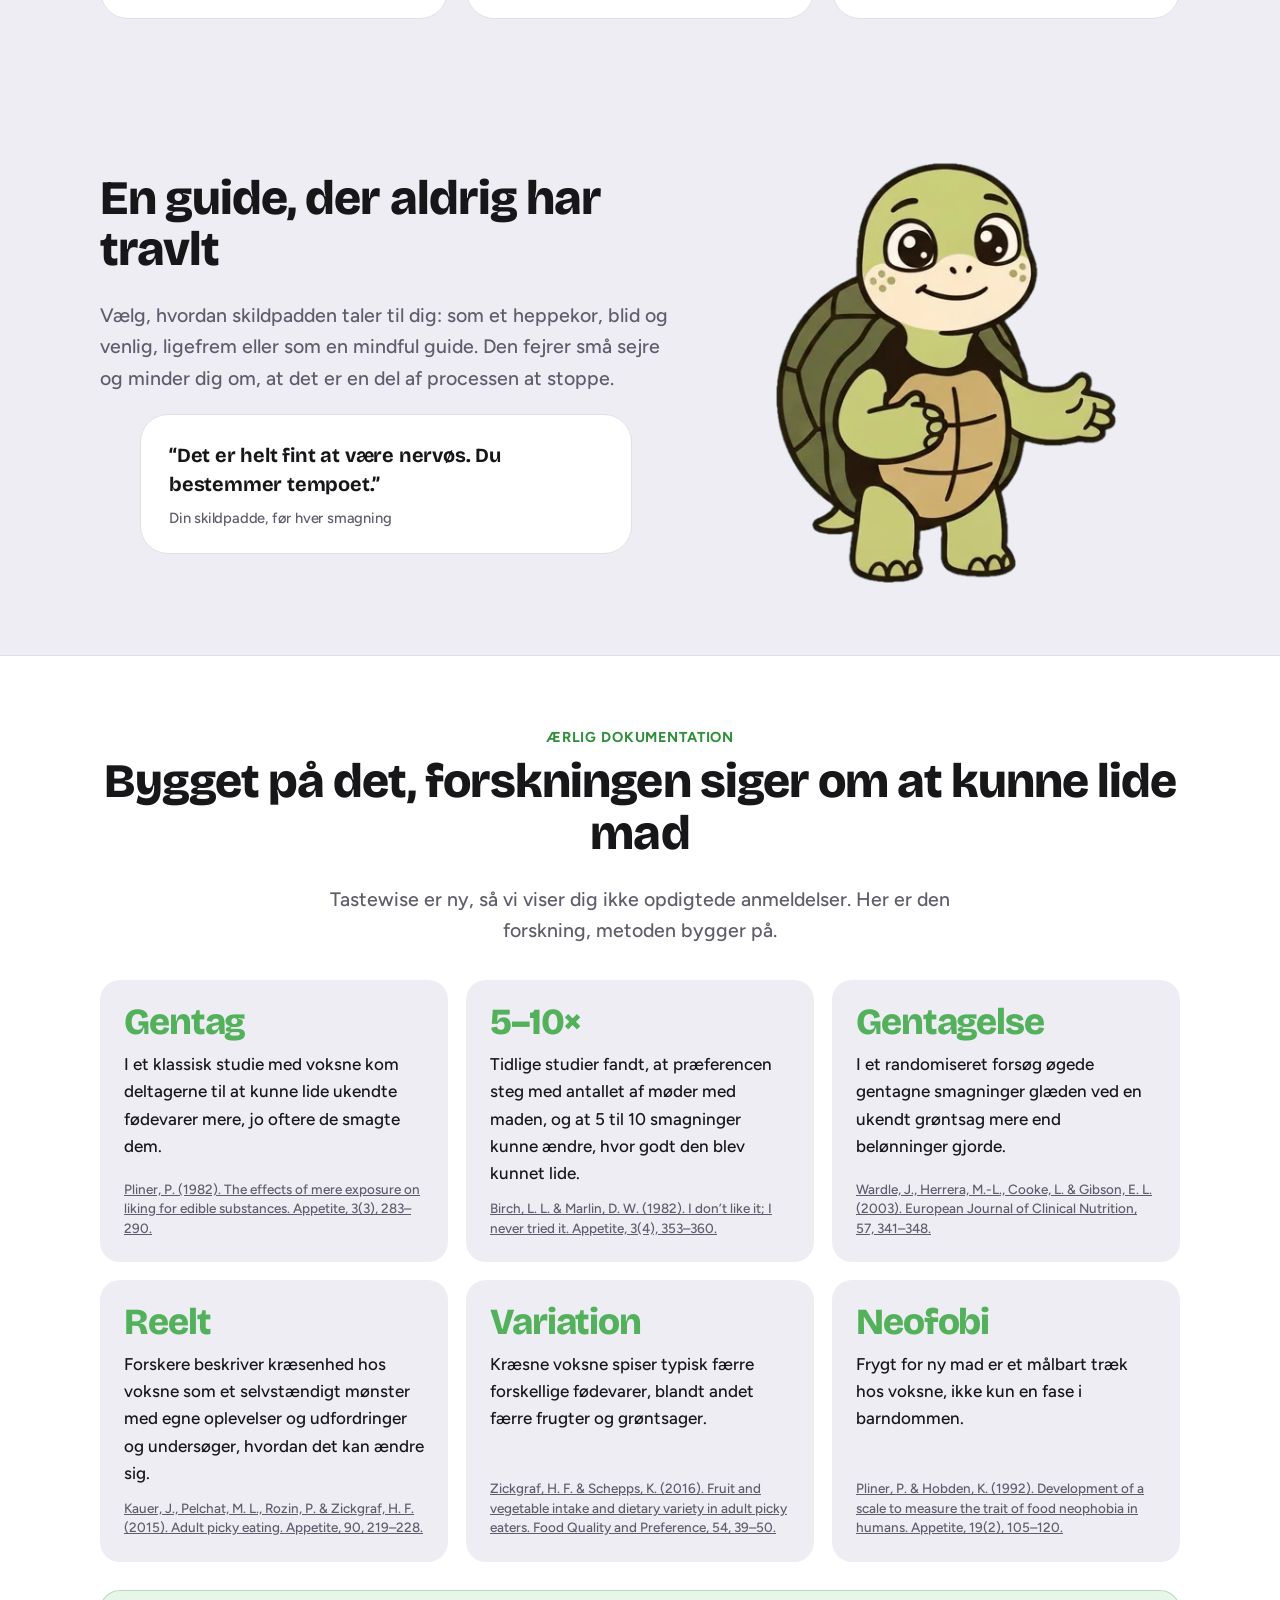
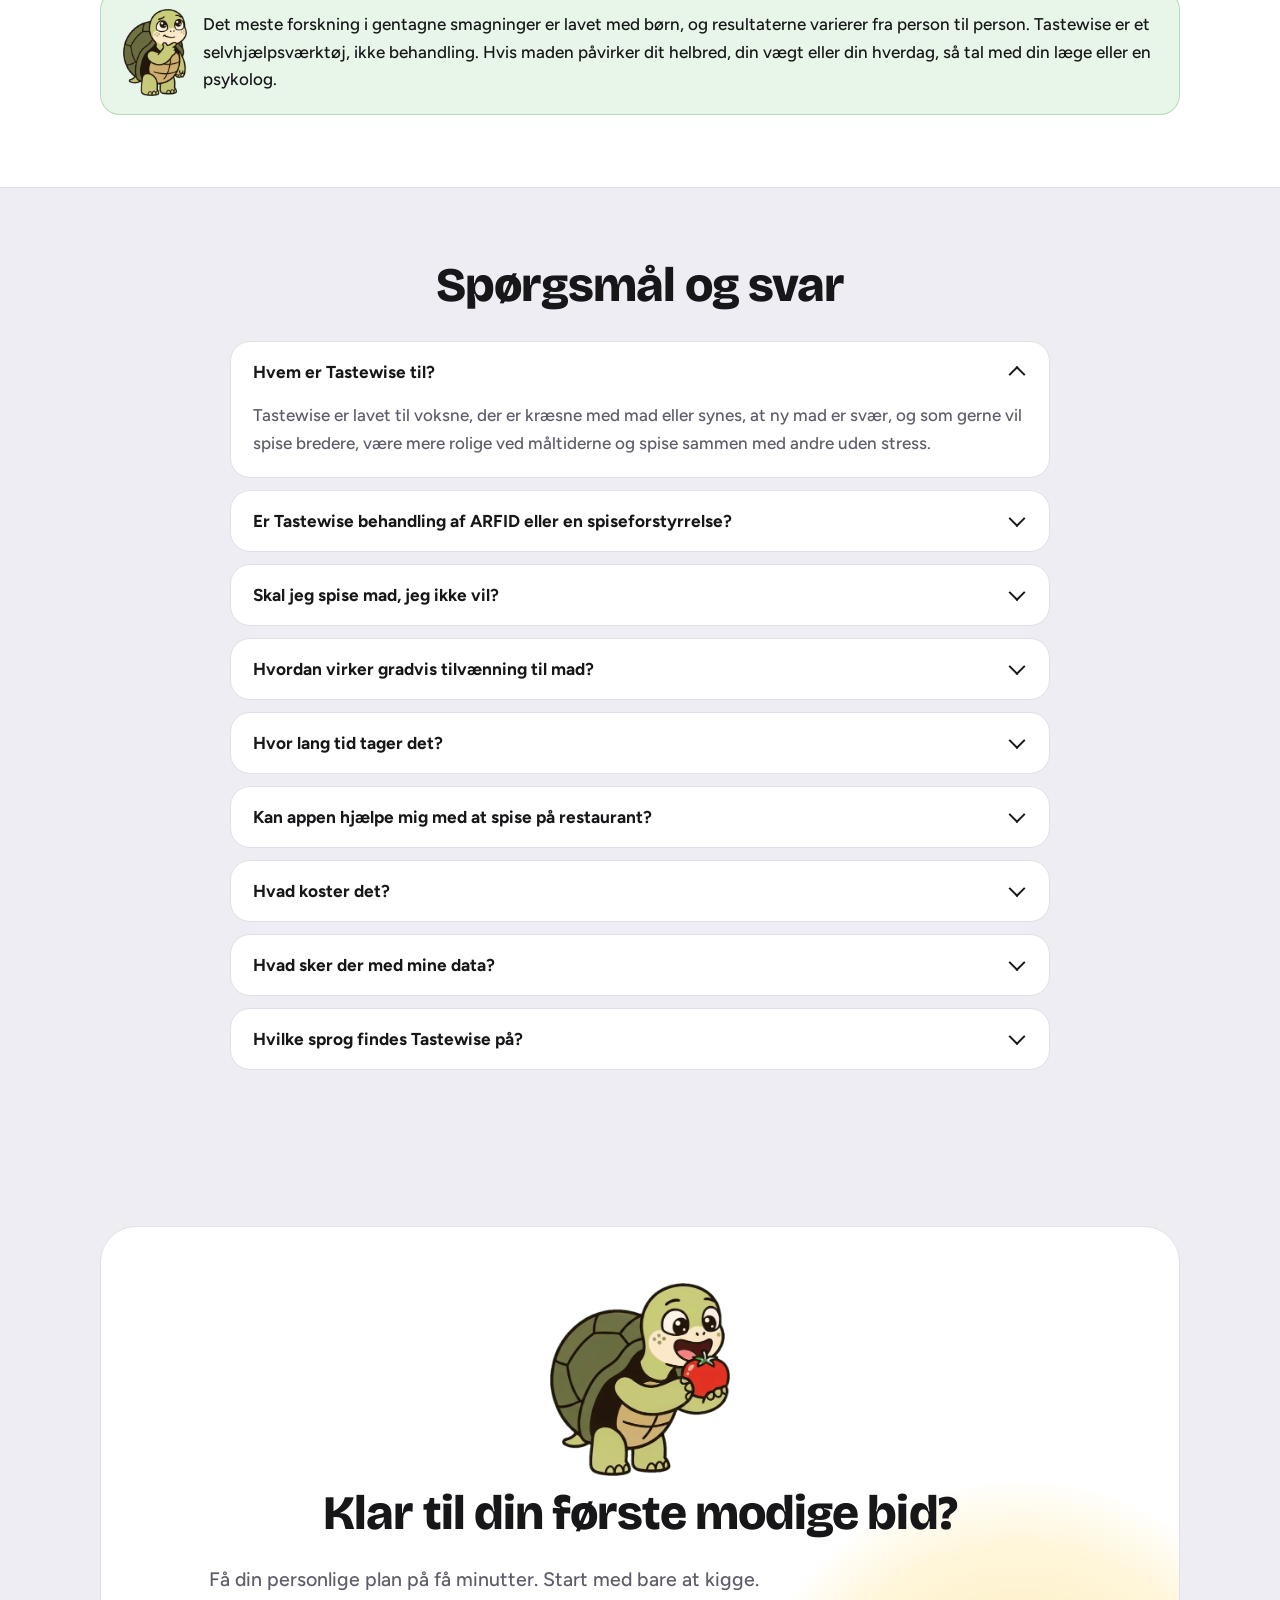
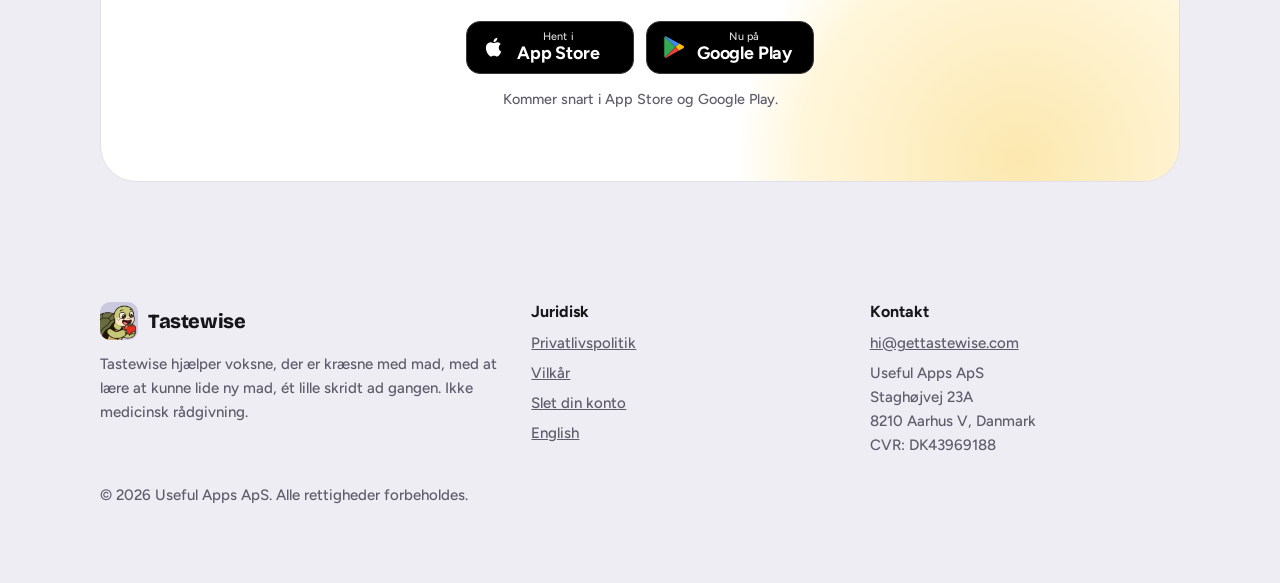
==== commit 0b1b0d7b: "Add delete-account pages, rename Premium to Tastewise Pro - /delete-account/ (EN) and /da/delete-acc" ====
--- a/da/index.html
+++ b/da/index.html
@@ -34,10 +34,10 @@
 <link rel="preconnect" href="https://fonts.gstatic.com" crossorigin>
 <link rel="stylesheet" href="https://fonts.googleapis.com/css2?family=Bricolage+Grotesque:opsz,wght@12..96,700;12..96,800&family=Figtree:wght@500;600;700&display=swap">
 <link rel="stylesheet" href="/assets/site.css?v=1">
-<script type="application/ld+json">{"@context":"https://schema.org","@type":"MobileApplication","name":"Tastewise","operatingSystem":"iOS, Android","applicationCategory":"HealthApplication","description":"Tastewise hjælper kræsne voksne med at lære at kunne lide ny mad med blide små skridt: se, dufte, røre, smage. En personlig plan, hjælp til at spise ude og en venlig skildpadde som guide.","url":"https://gettastewise.com/da/","inLanguage":"da","image":"https://gettastewise.com/assets/img/icon-512.png","offers":{"@type":"Offer","price":"0","priceCurrency":"DKK","description":"Gratis at hente. Premium-abonnement med 7 dages gratis prøve."},"publisher":{"@id":"https://gettastewise.com/#org"}}</script>
+<script type="application/ld+json">{"@context":"https://schema.org","@type":"MobileApplication","name":"Tastewise","operatingSystem":"iOS, Android","applicationCategory":"HealthApplication","description":"Tastewise hjælper kræsne voksne med at lære at kunne lide ny mad med blide små skridt: se, dufte, røre, smage. En personlig plan, hjælp til at spise ude og en venlig skildpadde som guide.","url":"https://gettastewise.com/da/","inLanguage":"da","image":"https://gettastewise.com/assets/img/icon-512.png","offers":{"@type":"Offer","price":"0","priceCurrency":"DKK","description":"Gratis at hente. Tastewise Pro-abonnement med 7 dages gratis prøve."},"publisher":{"@id":"https://gettastewise.com/#org"}}</script>
 <script type="application/ld+json">{"@context":"https://schema.org","@type":"Organization","@id":"https://gettastewise.com/#org","name":"Useful Apps ApS","url":"https://gettastewise.com","logo":"https://gettastewise.com/assets/img/icon-512.png","email":"hi@gettastewise.com","vatID":"DK43969188","address":{"@type":"PostalAddress","streetAddress":"Staghøjvej 23A","postalCode":"8210","addressLocality":"Aarhus V","addressCountry":"DK"}}</script>
 <script type="application/ld+json">{"@context":"https://schema.org","@type":"WebSite","name":"Tastewise","url":"https://gettastewise.com/da/","inLanguage":"da","publisher":{"@id":"https://gettastewise.com/#org"}}</script>
-<script type="application/ld+json">{"@context":"https://schema.org","@type":"FAQPage","inLanguage":"da","mainEntity":[{"@type":"Question","name":"Hvem er Tastewise til?","acceptedAnswer":{"@type":"Answer","text":"Tastewise er lavet til voksne, der er kræsne med mad eller synes, at ny mad er svær, og som gerne vil spise bredere, være mere rolige ved måltiderne og spise sammen med andre uden stress."}},{"@type":"Question","name":"Er Tastewise behandling af ARFID eller en spiseforstyrrelse?","acceptedAnswer":{"@type":"Answer","text":"Nej. Tastewise er et selvhjælps- og vaneværktøj, ikke medicinsk behandling. Hvis du tror, du kan have ARFID eller en anden spiseforstyrrelse, hvis du taber dig, eller hvis maden påvirker dit helbred eller din hverdag, så tal med din læge, en psykolog eller en diætist. Mange bruger værktøjer som dette sammen med professionel hjælp."}},{"@type":"Question","name":"Skal jeg spise mad, jeg ikke vil?","acceptedAnswer":{"@type":"Answer","text":"Aldrig. Du vælger maden og tempoet. Hvert skridt starter med bare at se på den. Du kan stoppe når som helst, og at stoppe tæller aldrig som at fejle."}},{"@type":"Question","name":"Hvordan virker gradvis tilvænning til mad?","acceptedAnswer":{"@type":"Answer","text":"Du møder en madvare i små skridt: se, dufte, røre og så smage. Rolige, gentagne møder hjælper mange med at vænne sig til ny mad. Forskning i gentagne smagninger viser, at man ofte kommer til at kunne lide maden mere med tiden."}},{"@type":"Question","name":"Hvor lang tid tager det?","acceptedAnswer":{"@type":"Answer","text":"Det er forskelligt fra person til person. De fleste har brug for flere rolige møder med en madvare, før den føles almindelig. Din plan sætter et realistisk første mål og tilpasser sig undervejs."}},{"@type":"Question","name":"Kan appen hjælpe mig med at spise på restaurant?","acceptedAnswer":{"@type":"Answer","text":"Ja. Funktionen til at spise ude hjælper dig med at planlægge, hvad du kan bestille, før du tager af sted, og forklar-kortene hjælper dig med at fortælle kæreste, vært eller kolleger, hvad der hjælper, med dine egne ord."}},{"@type":"Question","name":"Hvad koster det?","acceptedAnswer":{"@type":"Answer","text":"Tastewise er gratis at hente. Premium låser hele planen og alle funktioner op med 7 dages gratis prøve og derefter 349 kr. om året eller 79 kr. om måneden. Du kan altid opsige i dine indstillinger i App Store eller Google Play."}},{"@type":"Question","name":"Hvad sker der med mine data?","acceptedAnswer":{"@type":"Answer","text":"Vi indsamler kun det, appen skal bruge for at virke og blive bedre. Ingen reklamer, intet salg af data og ingen sporing på tværs af andre virksomheders apps. Du kan slette din konto i appen. Læs mere i vores privatlivspolitik."}},{"@type":"Question","name":"Hvilke sprog findes Tastewise på?","acceptedAnswer":{"@type":"Answer","text":"Tastewise findes på 15 sprog, blandt andet dansk, engelsk, tysk, fransk, spansk, italiensk, portugisisk (Brasilien), hollandsk, svensk, norsk, finsk, polsk, tjekkisk, tyrkisk og indonesisk."}}]}</script>
+<script type="application/ld+json">{"@context":"https://schema.org","@type":"FAQPage","inLanguage":"da","mainEntity":[{"@type":"Question","name":"Hvem er Tastewise til?","acceptedAnswer":{"@type":"Answer","text":"Tastewise er lavet til voksne, der er kræsne med mad eller synes, at ny mad er svær, og som gerne vil spise bredere, være mere rolige ved måltiderne og spise sammen med andre uden stress."}},{"@type":"Question","name":"Er Tastewise behandling af ARFID eller en spiseforstyrrelse?","acceptedAnswer":{"@type":"Answer","text":"Nej. Tastewise er et selvhjælps- og vaneværktøj, ikke medicinsk behandling. Hvis du tror, du kan have ARFID eller en anden spiseforstyrrelse, hvis du taber dig, eller hvis maden påvirker dit helbred eller din hverdag, så tal med din læge, en psykolog eller en diætist. Mange bruger værktøjer som dette sammen med professionel hjælp."}},{"@type":"Question","name":"Skal jeg spise mad, jeg ikke vil?","acceptedAnswer":{"@type":"Answer","text":"Aldrig. Du vælger maden og tempoet. Hvert skridt starter med bare at se på den. Du kan stoppe når som helst, og at stoppe tæller aldrig som at fejle."}},{"@type":"Question","name":"Hvordan virker gradvis tilvænning til mad?","acceptedAnswer":{"@type":"Answer","text":"Du møder en madvare i små skridt: se, dufte, røre og så smage. Rolige, gentagne møder hjælper mange med at vænne sig til ny mad. Forskning i gentagne smagninger viser, at man ofte kommer til at kunne lide maden mere med tiden."}},{"@type":"Question","name":"Hvor lang tid tager det?","acceptedAnswer":{"@type":"Answer","text":"Det er forskelligt fra person til person. De fleste har brug for flere rolige møder med en madvare, før den føles almindelig. Din plan sætter et realistisk første mål og tilpasser sig undervejs."}},{"@type":"Question","name":"Kan appen hjælpe mig med at spise på restaurant?","acceptedAnswer":{"@type":"Answer","text":"Ja. Funktionen til at spise ude hjælper dig med at planlægge, hvad du kan bestille, før du tager af sted, og forklar-kortene hjælper dig med at fortælle kæreste, vært eller kolleger, hvad der hjælper, med dine egne ord."}},{"@type":"Question","name":"Hvad koster det?","acceptedAnswer":{"@type":"Answer","text":"Tastewise er gratis at hente. Tastewise Pro låser hele planen og alle funktioner op med 7 dages gratis prøve og derefter 349 kr. om året eller 79 kr. om måneden. Du kan altid opsige i dine indstillinger i App Store eller Google Play."}},{"@type":"Question","name":"Hvad sker der med mine data?","acceptedAnswer":{"@type":"Answer","text":"Vi indsamler kun det, appen skal bruge for at virke og blive bedre. Ingen reklamer, intet salg af data og ingen sporing på tværs af andre virksomheders apps. Du kan slette din konto i appen. Læs mere i vores privatlivspolitik."}},{"@type":"Question","name":"Hvilke sprog findes Tastewise på?","acceptedAnswer":{"@type":"Answer","text":"Tastewise findes på 15 sprog, blandt andet dansk, engelsk, tysk, fransk, spansk, italiensk, portugisisk (Brasilien), hollandsk, svensk, norsk, finsk, polsk, tjekkisk, tyrkisk og indonesisk."}}]}</script>
 </head>
 <body>
 <a class="skip" href="#main">Spring til indhold</a>
@@ -59,7 +59,7 @@
 <a class="badge" href="#" aria-label="Hent i App Store"><svg viewBox="0 0 24 24" fill="currentColor" aria-hidden="true"><path d="M16.37 12.6c-.02-2.2 1.8-3.27 1.88-3.32-1.03-1.5-2.62-1.7-3.18-1.73-1.35-.14-2.64.8-3.33.8-.69 0-1.74-.78-2.87-.76-1.47.02-2.83.86-3.59 2.18-1.53 2.66-.39 6.6 1.1 8.76.73 1.06 1.6 2.24 2.73 2.2 1.1-.05 1.51-.71 2.84-.71 1.32 0 1.7.71 2.86.69 1.18-.02 1.93-1.07 2.65-2.13.84-1.22 1.18-2.41 1.2-2.47-.03-.01-2.3-.88-2.3-3.5zM14.2 6.13c.6-.73 1.01-1.75.9-2.76-.87.04-1.92.58-2.54 1.31-.56.64-1.05 1.67-.92 2.66.97.08 1.96-.49 2.56-1.21z"/></svg><span><small>Hent i</small><b>App Store</b></span></a>
 <a class="badge" href="#" aria-label="Nu på Google Play"><svg viewBox="0 0 24 24" aria-hidden="true"><path fill="#34A853" d="M3.6 2.3 13.4 12l-9.8 9.7c-.4-.2-.6-.6-.6-1.1V3.4c0-.5.2-.9.6-1.1z"/><path fill="#FBBC04" d="m16.7 15.3-3.3-3.3 3.3-3.3 3.8 2.2c1.1.6 1.1 1.6 0 2.2z"/><path fill="#4285F4" d="M16.7 8.7 13.4 12 3.6 2.3c.3-.2.8-.2 1.3.1z"/><path fill="#EA4335" d="M16.7 15.3 4.9 21.9c-.5.3-1 .3-1.3.1l9.8-9.7z"/></svg><span><small>Nu på</small><b>Google Play</b></span></a>
 </div>
-<p class="note">Gratis at hente til iPhone og Android. Premium har 7 dages gratis prøve. Kommer snart i App Store og Google Play.</p>
+<p class="note">Gratis at hente til iPhone og Android. Tastewise Pro har 7 dages gratis prøve. Kommer snart i App Store og Google Play.</p>
 </div>
 <div class="hero-art"><div class="bubble">At stoppe er aldrig at fejle. Vi går i dit tempo.</div>
 <img src="/assets/img/turtle-wave.webp" width="520" height="569" alt="Tastewise-skildpadden vinker" fetchpriority="high"></div>
@@ -127,7 +127,7 @@
 <details><summary>Hvordan virker gradvis tilvænning til mad?</summary><p>Du møder en madvare i små skridt: se, dufte, røre og så smage. Rolige, gentagne møder hjælper mange med at vænne sig til ny mad. Forskning i gentagne smagninger viser, at man ofte kommer til at kunne lide maden mere med tiden.</p></details>
 <details><summary>Hvor lang tid tager det?</summary><p>Det er forskelligt fra person til person. De fleste har brug for flere rolige møder med en madvare, før den føles almindelig. Din plan sætter et realistisk første mål og tilpasser sig undervejs.</p></details>
 <details><summary>Kan appen hjælpe mig med at spise på restaurant?</summary><p>Ja. Funktionen til at spise ude hjælper dig med at planlægge, hvad du kan bestille, før du tager af sted, og forklar-kortene hjælper dig med at fortælle kæreste, vært eller kolleger, hvad der hjælper, med dine egne ord.</p></details>
-<details><summary>Hvad koster det?</summary><p>Tastewise er gratis at hente. Premium låser hele planen og alle funktioner op med 7 dages gratis prøve og derefter 349 kr. om året eller 79 kr. om måneden. Du kan altid opsige i dine indstillinger i App Store eller Google Play.</p></details>
+<details><summary>Hvad koster det?</summary><p>Tastewise er gratis at hente. Tastewise Pro låser hele planen og alle funktioner op med 7 dages gratis prøve og derefter 349 kr. om året eller 79 kr. om måneden. Du kan altid opsige i dine indstillinger i App Store eller Google Play.</p></details>
 <details><summary>Hvad sker der med mine data?</summary><p>Vi indsamler kun det, appen skal bruge for at virke og blive bedre. Ingen reklamer, intet salg af data og ingen sporing på tværs af andre virksomheders apps. Du kan slette din konto i appen. Læs mere i vores privatlivspolitik.</p></details>
 <details><summary>Hvilke sprog findes Tastewise på?</summary><p>Tastewise findes på 15 sprog, blandt andet dansk, engelsk, tysk, fransk, spansk, italiensk, portugisisk (Brasilien), hollandsk, svensk, norsk, finsk, polsk, tjekkisk, tyrkisk og indonesisk.</p></details>
 </div>
@@ -149,6 +149,7 @@
 <div><h4>Juridisk</h4><ul>
 <li><a href="/da/privacy/">Privatlivspolitik</a></li>
 <li><a href="/da/terms/">Vilkår</a></li>
+<li><a href="/da/delete-account/">Slet din konto</a></li>
 <li><a href="/" hreflang="en">English</a></li></ul></div>
 <div><h4>Kontakt</h4><ul>
 <li><a href="mailto:hi@gettastewise.com">hi@gettastewise.com</a></li>
